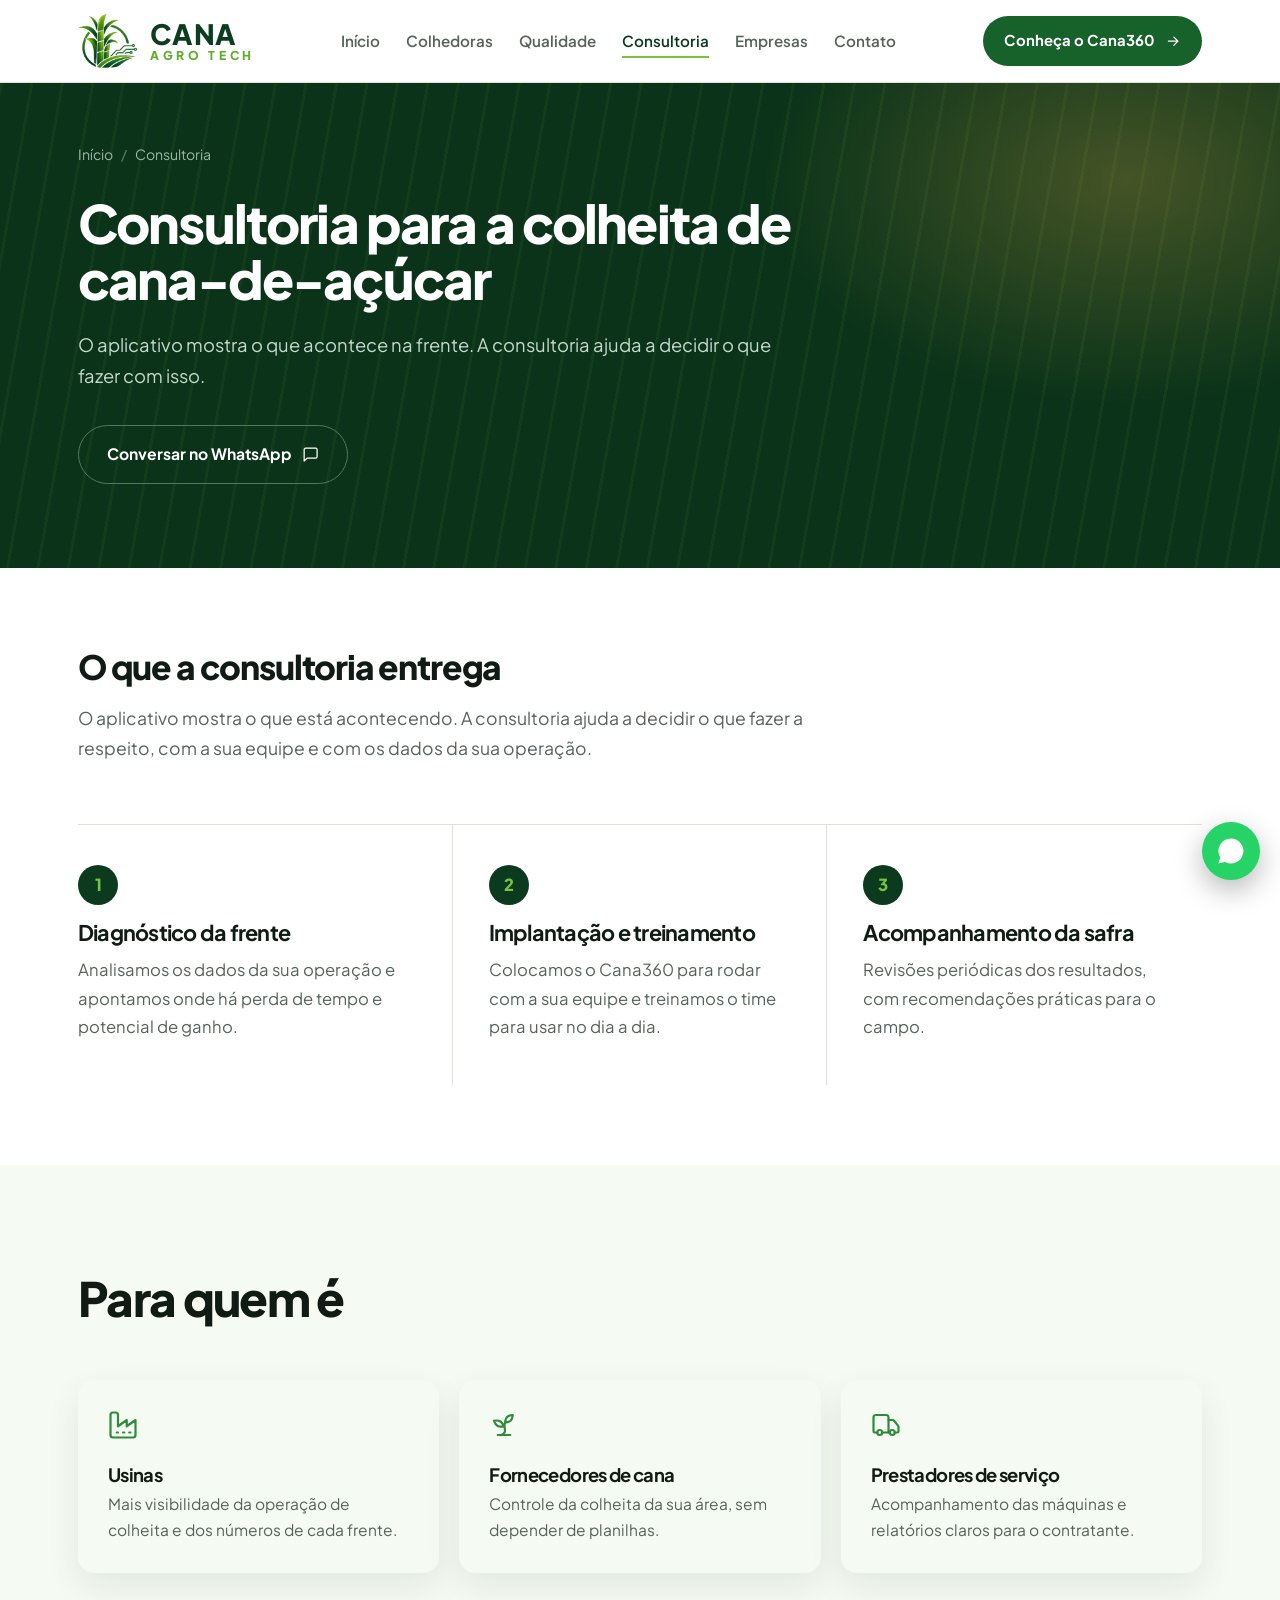
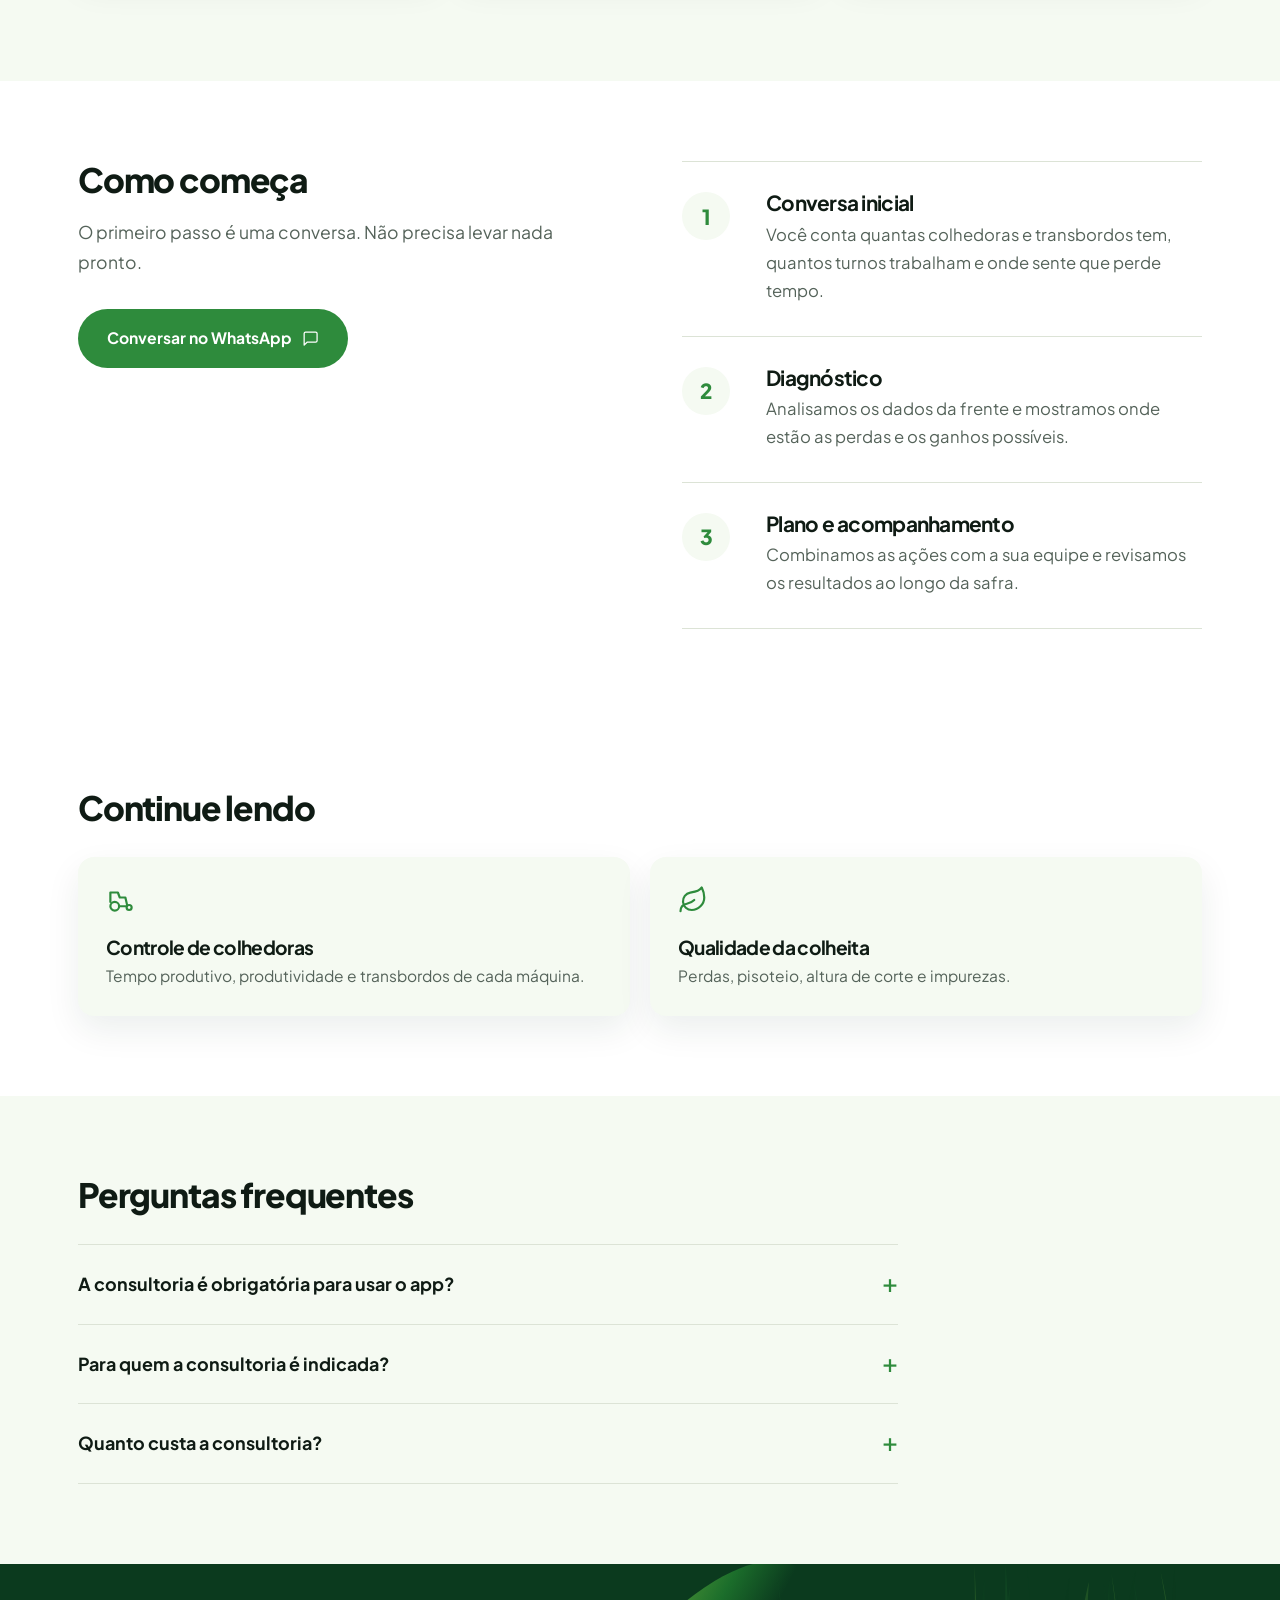
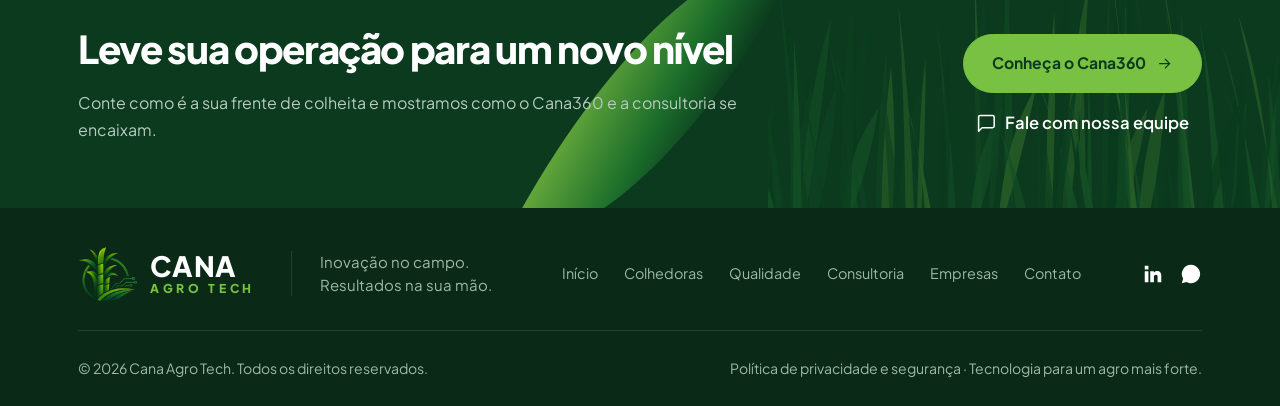
==== consultoria/index.html @ 2ef2043f "New" ====
<!DOCTYPE html>
<html lang="pt-BR">
<head>
<meta charset="utf-8">
<meta name="viewport" content="width=device-width, initial-scale=1">
<title>Consultoria para colheita de cana-de-açúcar | Cana Agro Tech</title>
<meta name="description" content="Diagnóstico da frente de colheita, implantação do Cana360 e acompanhamento da safra para usinas, fornecedores de cana e prestadores de serviço.">
<meta name="robots" content="index, follow, max-image-preview:large">
<link rel="canonical" href="https://www.canaagrotech.com.br/consultoria/">
<meta name="theme-color" content="#0D3520">
<meta property="og:type" content="website">
<meta property="og:url" content="https://www.canaagrotech.com.br/consultoria/">
<meta property="og:locale" content="pt_BR">
<meta property="og:site_name" content="Cana Agro Tech">
<meta property="og:title" content="Consultoria para colheita de cana-de-açúcar | Cana Agro Tech">
<meta property="og:description" content="Diagnóstico da frente de colheita, implantação do Cana360 e acompanhamento da safra para usinas, fornecedores de cana e prestadores de serviço.">
<meta property="og:image" content="https://www.canaagrotech.com.br/img/og-image.png">
<meta property="og:image:width" content="1200">
<meta property="og:image:height" content="630">
<meta name="twitter:card" content="summary_large_image">
<meta name="twitter:title" content="Consultoria para colheita de cana-de-açúcar | Cana Agro Tech">
<meta name="twitter:description" content="Diagnóstico da frente de colheita, implantação do Cana360 e acompanhamento da safra para usinas, fornecedores de cana e prestadores de serviço.">
<meta name="twitter:image" content="https://www.canaagrotech.com.br/img/og-image.png">
<link rel="icon" type="image/png" href="/img/favicon.png">
<link rel="preconnect" href="https://fonts.googleapis.com">
<link rel="preconnect" href="https://fonts.gstatic.com" crossorigin>
<link href="https://fonts.googleapis.com/css2?family=Plus+Jakarta+Sans:wght@400;500;600;700;800&display=swap" rel="stylesheet">
<script type="application/ld+json">
{"@context":"https://schema.org","@type":"BreadcrumbList","itemListElement":[{"@type":"ListItem","position":1,"name":"Início","item":"https://www.canaagrotech.com.br/"},{"@type":"ListItem","position":2,"name":"Consultoria","item":"https://www.canaagrotech.com.br/consultoria/"}]}
</script>
<script type="application/ld+json">
{"@context":"https://schema.org","@type":"Service","name":"Consultoria para colheita de cana-de-açúcar","serviceType":"Consultoria para colheita de cana-de-açúcar","description":"Diagnóstico da frente de colheita, implantação do Cana360 e acompanhamento da safra.","provider":{"@type":"Organization","name":"Cana Agro Tech","url":"https://www.canaagrotech.com.br/"}}
</script>
<script type="application/ld+json">
{"@context":"https://schema.org","@type":"FAQPage","mainEntity":[{"@type":"Question","name":"A consultoria é obrigatória para usar o app?","acceptedAnswer":{"@type":"Answer","text":"Não. Você pode usar o aplicativo sozinho. A consultoria é para quem quer apoio na implantação e na análise dos resultados."}},{"@type":"Question","name":"Para quem a consultoria é indicada?","acceptedAnswer":{"@type":"Answer","text":"Para usinas, fornecedores de cana e prestadores de serviço que querem apoio na implantação do Cana360 e na análise dos resultados da colheita."}},{"@type":"Question","name":"Quanto custa a consultoria?","acceptedAnswer":{"@type":"Answer","text":"Depende do tamanho da operação e do que você precisa. Fale com a nossa equipe e montamos uma proposta para a sua empresa."}}]}
</script>
<link rel="stylesheet" href="/css/style.css">
</head>
<body class="int">

<svg width="0" height="0" style="position:absolute" aria-hidden="true"><symbol id="i-zap" viewBox="0 0 24 24"><path d="M17.5 14.4c-.3-.1-1.7-.8-2-.9-.3-.1-.5-.1-.7.1-.2.3-.8.9-.9 1.1-.2.2-.3.2-.6.1-1.7-.8-2.8-1.5-3.9-3.4-.3-.5.3-.5.9-1.6.1-.2 0-.4 0-.5l-.9-2.1c-.2-.6-.5-.5-.7-.5h-.6c-.2 0-.5.1-.8.4-.3.3-1.1 1.1-1.1 2.6s1.1 3 1.3 3.2c.2.2 2.2 3.4 5.3 4.7 2 .8 2.7.9 3.7.7.6-.1 1.7-.7 2-1.4.2-.7.2-1.3.2-1.4-.1-.2-.3-.3-.6-.4zM12 2a10 10 0 0 0-8.6 15.1L2 22l5-1.3A10 10 0 1 0 12 2z"/></symbol><symbol id="i-ch" viewBox="0 0 24 24"><path d="M21 15a2 2 0 0 1-2 2H7l-4 4V5a2 2 0 0 1 2-2h14a2 2 0 0 1 2 2z"/></symbol><symbol id="i-arrow" viewBox="0 0 24 24"><path d="M5 12h14M13 6l6 6-6 6"/></symbol><symbol id="i-menu" viewBox="0 0 24 24"><path d="M4 7h16M4 12h16M4 17h16"/></symbol><symbol id="i-in" viewBox="0 0 24 24"><path d="M3 3h4v4H3zM3 9h4v12H3zM9 9h4v1.7c.8-1.3 2-2 3.6-2 3 0 4.4 1.9 4.4 5.2V21h-4v-6c0-1.4-.5-2.3-1.7-2.3S13 13.6 13 15v6H9z"/></symbol><symbol id="i-factory" viewBox="0 0 24 24"><path d="M2 20a2 2 0 0 0 2 2h16a2 2 0 0 0 2-2V8l-7 5V8l-7 5V4a2 2 0 0 0-2-2H4a2 2 0 0 0-2 2Z"/><path d="M17 18h1M12 18h1M7 18h1"/></symbol><symbol id="i-sprout" viewBox="0 0 24 24"><path d="M7 20h10M10 20c5.5-2.5.8-6.4 3-10"/><path d="M9.5 9.4c1.1.8 1.8 2.2 2.3 3.7-2 .4-3.5.4-4.8-.3-1.2-.6-2.3-1.9-3-4.2 2.8-.5 4.4 0 5.5.8z"/><path d="M14.1 6a7 7 0 0 0-1.1 4c1.9-.1 3.3-.6 4.3-1.4 1-1 1.6-2.3 1.7-4.6-2.7.1-4 1-4.9 2z"/></symbol><symbol id="i-truck" viewBox="0 0 24 24"><path d="M14 18V6a2 2 0 0 0-2-2H4a2 2 0 0 0-2 2v11a1 1 0 0 0 1 1h2"/><path d="M15 18H9"/><path d="M19 18h2a1 1 0 0 0 1-1v-3.65a1 1 0 0 0-.22-.62l-3.48-4.35A1 1 0 0 0 17.52 8H14"/><circle cx="17" cy="18" r="2"/><circle cx="7" cy="18" r="2"/></symbol><symbol id="i-tractor" viewBox="0 0 24 24"><circle cx="7" cy="17" r="3.5"/><circle cx="18.5" cy="18" r="2"/><path d="M3.5 13.5V6h6l1.5 4h4.5l1.5 6.5M10.5 17H16"/></symbol><symbol id="i-lf" viewBox="0 0 24 24"><path d="M11 20A7 7 0 0 1 9.8 6.1C15.5 5 17 4.48 19 2c1 2 2 4.18 2 8 0 5.5-4.78 10-10 10z"/><path d="M2 21c0-3 1.85-5.36 5.08-6C9.5 14.52 12 13 13 12"/></symbol></svg>

<header class="topo">
  <div class="wrap nav">
    <a class="logo" href="/" aria-label="Cana Agro Tech, voltar ao início">
      <img src="/img/logo.png" alt="" width="46" height="46">
      <span class="nm"><b>CANA</b><small>AGRO TECH</small></span>
    </a>
    <ul id="menu"><li><a href="/">Início</a></li><li><a href="/controle-de-colhedoras/">Colhedoras</a></li><li><a href="/qualidade-da-colheita/">Qualidade</a></li><li><a href="/consultoria/" aria-current="page">Consultoria</a></li><li><a href="/#empresas">Empresas</a></li><li><a href="/#mensagem">Contato</a></li></ul>
    <div class="nav-acoes">
      <a class="btn pre sm pill" href="https://app.canaagrotech.com.br" target="_blank" rel="noopener">Conheça o Cana360<svg class="ico"><use href="#i-arrow"/></svg></a>
      <button class="menu-btn" id="menu-btn" type="button" aria-label="Abrir menu" aria-expanded="false" aria-controls="menu"><svg class="ico"><use href="#i-menu"/></svg></button>
    </div>
  </div>
</header>

<main>
<section class="ph escura">
  <div class="wrap">
    <nav class="mig" aria-label="Você está em"><a href="/">Início</a><span aria-hidden="true">/</span><span>Consultoria</span></nav>
    <h1>Consultoria para a colheita de cana-de-açúcar</h1>
    <p class="sub">O aplicativo mostra o que acontece na frente. A consultoria ajuda a decidir o que fazer com isso.</p>
    <div class="botoes"><a class="btn vaz pill" href="https://wa.me/5517991890393?text=Ol%C3%A1%21%20Quero%20conversar%20sobre%20consultoria%20para%20a%20minha%20opera%C3%A7%C3%A3o%20de%20colheita." target="_blank" rel="noopener">Conversar no WhatsApp<svg class="ico"><use href="#i-ch"/></svg></a></div>
  </div>
</section>

<section class="art">
  <div class="wrap">
    <h2>O que a consultoria entrega</h2>
    <p class="intro">O aplicativo mostra o que está acontecendo. A consultoria ajuda a decidir o que fazer a respeito, com a sua equipe e com os dados da sua operação.</p>
    <div class="servs">
      <div><span class="n">1</span><h3>Diagnóstico da frente</h3><p>Analisamos os dados da sua operação e apontamos onde há perda de tempo e potencial de ganho.</p></div>
      <div><span class="n">2</span><h3>Implantação e treinamento</h3><p>Colocamos o Cana360 para rodar com a sua equipe e treinamos o time para usar no dia a dia.</p></div>
      <div><span class="n">3</span><h3>Acompanhamento da safra</h3><p>Revisões periódicas dos resultados, com recomendações práticas para o campo.</p></div>
    </div>
  </div>
</section>

<section class="papel">
  <div class="wrap">
    <h2>Para quem é</h2>
    <div class="publico">
      <div><svg class="ico"><use href="#i-factory"/></svg><h3>Usinas</h3><p>Mais visibilidade da operação de colheita e dos números de cada frente.</p></div>
      <div><svg class="ico"><use href="#i-sprout"/></svg><h3>Fornecedores de cana</h3><p>Controle da colheita da sua área, sem depender de planilhas.</p></div>
      <div><svg class="ico"><use href="#i-truck"/></svg><h3>Prestadores de serviço</h3><p>Acompanhamento das máquinas e relatórios claros para o contratante.</p></div>
    </div>
  </div>
</section>

<section class="art">
  <div class="wrap dois">
    <div>
      <h2>Como começa</h2>
      <p class="intro">O primeiro passo é uma conversa. Não precisa levar nada pronto.</p>
      <div class="botoes"><a class="btn pre pill" href="https://wa.me/5517991890393?text=Ol%C3%A1%21%20Quero%20conversar%20sobre%20consultoria%20para%20a%20minha%20opera%C3%A7%C3%A3o%20de%20colheita." target="_blank" rel="noopener">Conversar no WhatsApp<svg class="ico"><use href="#i-ch"/></svg></a></div>
    </div>
    <ol class="passos">
      <li><div><h3>Conversa inicial</h3><p>Você conta quantas colhedoras e transbordos tem, quantos turnos trabalham e onde sente que perde tempo.</p></div></li>
      <li><div><h3>Diagnóstico</h3><p>Analisamos os dados da frente e mostramos onde estão as perdas e os ganhos possíveis.</p></div></li>
      <li><div><h3>Plano e acompanhamento</h3><p>Combinamos as ações com a sua equipe e revisamos os resultados ao longo da safra.</p></div></li>
    </ol>
  </div>
</section><section class="art"><div class="wrap"><h2>Continue lendo</h2><div class="rel"><a href="/controle-de-colhedoras/"><svg class="ico"><use href="#i-tractor"/></svg><h3>Controle de colhedoras</h3><p>Tempo produtivo, produtividade e transbordos de cada máquina.</p></a><a href="/qualidade-da-colheita/"><svg class="ico"><use href="#i-lf"/></svg><h3>Qualidade da colheita</h3><p>Perdas, pisoteio, altura de corte e impurezas.</p></a></div></div></section>

<section class="faq-sec">
  <div class="wrap">
    <h2>Perguntas frequentes</h2>
    <div class="faq"><details><summary>A consultoria é obrigatória para usar o app?</summary><p>Não. Você pode usar o aplicativo sozinho. A consultoria é para quem quer apoio na implantação e na análise dos resultados.</p></details><details><summary>Para quem a consultoria é indicada?</summary><p>Para usinas, fornecedores de cana e prestadores de serviço que querem apoio na implantação do Cana360 e na análise dos resultados da colheita.</p></details><details><summary>Quanto custa a consultoria?</summary><p>Depende do tamanho da operação e do que você precisa. Fale com a nossa equipe e montamos uma proposta para a sua empresa.</p></details></div>
  </div>
</section>

<section class="cta escura">
  <div class="wrap cta-grid">
    <div><h2>Leve sua operação para um novo nível</h2><p class="intro">Conte como é a sua frente de colheita e mostramos como o Cana360 e a consultoria se encaixam.</p></div>
    <div class="cta-bt"><a class="btn pre pill" href="https://app.canaagrotech.com.br" target="_blank" rel="noopener">Conheça o Cana360<svg class="ico"><use href="#i-arrow"/></svg></a>
    <a class="lk" href="https://wa.me/5517991890393?text=Ol%C3%A1%21%20Quero%20conhecer%20a%20Cana%20Agro%20Tech." target="_blank" rel="noopener"><svg class="ico"><use href="#i-ch"/></svg>Fale com nossa equipe</a></div>
  </div>
</section>
</main>

<footer>
  <div class="wrap">
    <div class="rodape">
      <a class="logo" href="/"><img src="/img/logo.png" alt="" width="46" height="46"><span class="nm"><b>CANA</b><small>AGRO TECH</small></span></a>
      <p class="tg">Inovação no campo. Resultados na sua mão.</p>
      <nav aria-label="Rodapé"><a href="/">Início</a><a href="/controle-de-colhedoras/">Colhedoras</a><a href="/qualidade-da-colheita/">Qualidade</a><a href="/consultoria/">Consultoria</a><a href="/#empresas">Empresas</a><a href="/#mensagem">Contato</a></nav>
      <div class="soc"><a href="https://www.linkedin.com/in/fabio-parreira-0b097a136" aria-label="LinkedIn"><svg class="ico cheio"><use href="#i-in"/></svg></a><a href="https://wa.me/5517991890393" target="_blank" rel="noopener" aria-label="WhatsApp"><svg class="ico cheio"><use href="#i-zap"/></svg></a></div>
    </div>
    <div class="legal">
      <span>© <span id="ano">2026</span> Cana Agro Tech. Todos os direitos reservados.</span>
      <span><a href="https://app.canaagrotech.com.br/politica.html" target="_blank" rel="noopener">Política de privacidade e segurança</a> · Tecnologia para um agro mais forte.</span>
    </div>
  </div>
</footer>
<a class="zap" href="https://wa.me/5517991890393?text=Ol%C3%A1%21%20Quero%20conhecer%20a%20Cana%20Agro%20Tech." target="_blank" rel="noopener" aria-label="Falar no WhatsApp"><svg class="ico cheio"><use href="#i-zap"/></svg></a>

<script src="/js/main.js"></script>
</body>
</html>
---- css/style.css ----
/* Cana Agro Tech - estilos do site */
:root{
  --floresta:#0D3520;--floresta-2:#164A2D;--folha:#16A34A;--lima:#A6E04B;
  --papel:#F3F5EF;--branco:#fff;--tinta:#0F1B14;--suave:#55635A;--linha:#DCE3D6;
  --verde:#22c55e;--amarelo:#eab308;--vermelho:#ef4444;--roxo:#a855f7;
  --titulo:"Bricolage Grotesque","Segoe UI",Arial,sans-serif;
  --texto:"Instrument Sans","Segoe UI",Arial,sans-serif;
}
*{box-sizing:border-box}
html{scroll-behavior:smooth;scroll-padding-top:88px}
body{margin:0;font-family:var(--texto);font-size:1.04rem;line-height:1.7;color:var(--tinta);background:var(--branco);-webkit-font-smoothing:antialiased}
h1,h2,h3,h4,p,ul,ol,figure{margin:0}
h1,h2,h3,h4{font-family:var(--titulo);line-height:1.08;letter-spacing:-.02em}
a{color:inherit}
:focus-visible{outline:3px solid #2563eb;outline-offset:3px;border-radius:4px}
.wrap{max-width:1180px;margin:0 auto;padding:0 28px}
section{padding:108px 0}
h2{font-size:clamp(2rem,3.7vw,3rem);font-weight:800;max-width:20ch}
.intro{margin-top:20px;color:var(--suave);max-width:58ch;font-size:1.1rem}
.escura{background:var(--floresta);color:var(--branco)}
.escura .intro{color:#B7CBBE}
.papel{background:var(--papel)}
.ico{width:1.25em;height:1.25em;flex:none;fill:none;stroke:currentColor;stroke-width:1.75;stroke-linecap:round;stroke-linejoin:round}
.ico.cheio{fill:currentColor;stroke:none}

/* botões */
.btn{display:inline-flex;align-items:center;justify-content:center;gap:10px;padding:15px 28px;border-radius:12px;font-family:var(--texto);font-weight:700;font-size:.98rem;text-decoration:none;border:1.5px solid transparent;cursor:pointer;transition:background .2s,color .2s,border-color .2s,transform .2s}
.btn:active{transform:translateY(1px)}
.btn.pre{background:var(--folha);color:var(--branco)}
.btn.pre:hover{background:#128a3e}
.btn.vaz{background:transparent;color:var(--floresta);border-color:#B8C6BB}
.btn.vaz:hover{border-color:var(--floresta);background:var(--floresta);color:var(--branco)}
.btn.sm{padding:11px 20px;font-size:.93rem}
.escura .btn.pre{background:var(--lima);color:var(--floresta);border-color:var(--lima)}
.escura .btn.pre:hover{background:#b9ec6b}
.escura .btn.vaz{color:var(--branco);border-color:#4F7A5F}
.escura .btn.vaz:hover{background:var(--branco);color:var(--floresta);border-color:var(--branco)}

/* topo */
header.topo{position:sticky;top:0;z-index:30;background:rgba(255,255,255,.95);backdrop-filter:blur(10px);border-bottom:1px solid var(--linha)}
.nav{display:flex;align-items:center;justify-content:space-between;gap:20px;height:76px}
.logo{display:flex;align-items:center;gap:12px;text-decoration:none;font-family:var(--titulo);font-weight:800;font-size:1.4rem;letter-spacing:-.03em;color:var(--floresta)}
.logo img{width:54px;height:54px;display:block}
.logo span{white-space:nowrap}
.nav ul{display:flex;gap:26px;list-style:none;padding:0;margin:0}
.nav ul a{white-space:nowrap;text-decoration:none;font-size:.95rem;font-weight:600;color:var(--suave);padding:6px 0;border-bottom:2px solid transparent;transition:color .2s,border-color .2s}
.nav ul a:hover{color:var(--floresta);border-color:var(--folha)}
.nav-acoes{display:flex;align-items:center;gap:10px;white-space:nowrap}
.menu-btn{display:none;width:44px;height:44px;border:1.5px solid var(--linha);border-radius:12px;background:var(--branco);color:var(--floresta);cursor:pointer;align-items:center;justify-content:center}

/* hero */
.hero{background:var(--floresta);color:var(--branco);padding:88px 0 0;overflow:hidden;position:relative;
  background-image:repeating-linear-gradient(115deg,rgba(166,224,75,.055) 0 2px,transparent 2px 46px),radial-gradient(900px 500px at 85% 20%,rgba(34,197,94,.22),transparent 70%)}
.hero-grid{display:grid;grid-template-columns:1.1fr .9fr;gap:48px;align-items:end}
.hero h1{font-size:clamp(2.5rem,5vw,4.2rem);font-weight:800;max-width:15ch;letter-spacing:-.03em}
.hero .sub{margin-top:26px;font-size:1.2rem;color:#C5D8CC;max-width:46ch}
.botoes{display:flex;flex-wrap:wrap;gap:12px;margin-top:38px}
.publicos{margin-top:34px;display:flex;flex-wrap:wrap;gap:8px 22px;color:#9DB8A6;font-size:.93rem;font-weight:500}
.publicos span{display:inline-flex;align-items:center;gap:8px}
.publicos .ico{color:var(--lima);width:1.1em;height:1.1em}
.hero-img{position:relative;height:540px}
.cel{width:252px;background:#07110B;border-radius:38px;padding:10px;box-shadow:0 30px 70px rgba(0,0,0,.35),0 0 0 1px rgba(255,255,255,.08) inset}
.shot{display:block;width:100%;aspect-ratio:600/1300;border-radius:29px;background-size:cover;background-position:top center;background-repeat:no-repeat}
.hero-img .cel{position:absolute}
.hero-img .a{left:3%;bottom:-60px;transform:rotate(-3deg)}
.hero-img .b{right:3%;bottom:-130px;transform:rotate(2.5deg);z-index:2}
.s-cap{background-image:url(../img/tela-capacidade.jpg)}
.s-col{background-image:url(../img/tela-colhedoras.jpg)}
.s-tempo{background-image:url(../img/tela-tempos.jpg)}
.s-est{background-image:url(../img/tela-estoque.jpg)}

/* faixa de benefícios */
.faixa{background:var(--branco);border-bottom:1px solid var(--linha);position:relative;z-index:3}
.faixa .wrap{display:grid;grid-template-columns:repeat(4,1fr)}
.faixa .it{display:flex;gap:14px;align-items:flex-start;padding:28px 24px;border-left:1px solid var(--linha)}
.faixa .it:first-child{border-left:0;padding-left:0}
.faixa .ico{width:26px;height:26px;color:var(--folha);margin-top:3px}
.faixa b{display:block;font-size:1.02rem;font-weight:700;line-height:1.35}
.faixa span{font-size:.92rem;color:var(--suave);line-height:1.5;display:block}

/* sobre */
.dois{display:grid;grid-template-columns:1fr 1fr;gap:84px;align-items:start}
.dois .botoes{margin-top:32px}
.passos{list-style:none;padding:0;counter-reset:p}
.passos li{counter-increment:p;display:grid;grid-template-columns:64px 1fr;gap:20px;padding:30px 0;border-top:1px solid var(--linha)}
.passos li:last-child{border-bottom:1px solid var(--linha)}
.passos li::before{content:counter(p);display:flex;align-items:center;justify-content:center;width:48px;height:48px;border-radius:50%;background:var(--papel);color:var(--folha);font-family:var(--titulo);font-weight:800;font-size:1.3rem}
.passos h3{font-size:1.3rem;font-weight:700;margin-bottom:6px}
.passos p{color:var(--suave)}

/* telas */
.titulo-bloco{margin-bottom:24px}
.tela{display:grid;grid-template-columns:1fr 1fr;gap:96px;align-items:center;padding:72px 0;border-top:1px solid var(--linha)}
.tela:first-of-type{margin-top:48px}
.tela.inv .txt{order:2}
.tela .cel{width:min(290px,100%);margin:0 auto;box-shadow:0 30px 60px rgba(13,53,32,.22)}
.tela h3{font-size:clamp(1.7rem,3vw,2.3rem);font-weight:800;max-width:16ch}
.tela p{margin-top:16px;color:var(--suave);max-width:46ch}
.tela ul{list-style:none;padding:0;margin-top:24px}
.tela li{padding:12px 0 12px 36px;border-top:1px solid var(--linha);position:relative;font-weight:500}
.tela li::before{content:"";position:absolute;left:0;top:15px;width:20px;height:20px;border-radius:50%;background:#DDF3E4 url("data:image/svg+xml,%3Csvg xmlns='http://www.w3.org/2000/svg' viewBox='0 0 24 24' fill='none' stroke='%2316A34A' stroke-width='3.2' stroke-linecap='round' stroke-linejoin='round'%3E%3Cpath d='M6 12.5l4 4 8-9'/%3E%3C/svg%3E") center/13px no-repeat}

/* semáforo */
.sem{display:grid;grid-template-columns:1fr 1fr;gap:84px;align-items:center}
.cores{list-style:none;padding:0}
.cores li{display:grid;grid-template-columns:30px 1fr;gap:20px;align-items:center;padding:24px 0;border-top:1px solid #2A5A3C}
.cores li:last-child{border-bottom:1px solid #2A5A3C}
.cores i{width:24px;height:24px;border-radius:50%;box-shadow:0 0 0 6px rgba(255,255,255,.07)}
.cores b{display:block;font-family:var(--titulo);font-size:1.2rem}
.cores span{color:#B7CBBE;font-size:.98rem}

/* consultoria */
.servs{display:grid;grid-template-columns:repeat(3,1fr);margin-top:60px;border-top:1px solid var(--linha)}
.servs div{padding:40px 36px 44px 0;border-right:1px solid var(--linha)}
.servs div+div{padding-left:36px}
.servs div:last-child{border-right:0}
.servs h3{font-size:1.35rem;font-weight:700;margin:16px 0 12px}
.servs p{color:var(--suave)}
.servs .n{display:inline-flex;align-items:center;justify-content:center;width:40px;height:40px;border-radius:50%;background:var(--floresta);color:var(--lima);font-family:var(--titulo);font-weight:800}
.publico{display:grid;grid-template-columns:repeat(3,1fr);gap:20px;margin-top:56px}
.publico div{background:var(--papel);padding:30px;border-radius:16px}
.publico .ico{width:30px;height:30px;color:var(--folha);margin-bottom:16px}
.publico h4{font-size:1.15rem;font-weight:700;margin-bottom:6px}
.publico p{color:var(--suave);font-size:.97rem}

/* fotos opcionais */
#fotos{padding:0 0 108px}
#fotos .grade{display:grid;grid-template-columns:repeat(auto-fit,minmax(260px,1fr));gap:16px}
#fotos img{width:100%;aspect-ratio:4/3;object-fit:cover;border-radius:16px;display:block}
#fotos img[hidden]{display:none}

/* apps */
.familia{margin-top:52px;border-bottom:1px solid var(--linha)}
.app{display:grid;grid-template-columns:1fr 1.6fr auto;gap:28px;align-items:center;padding:32px 0;border-top:1px solid var(--linha)}
.app h3{font-size:1.4rem;font-weight:700}
.app p{color:var(--suave)}
.selo{font-size:.85rem;font-weight:700;padding:7px 16px;border-radius:999px;border:1.5px solid #B8C6BB;color:var(--suave);white-space:nowrap}
.selo.on{background:var(--folha);color:var(--branco);border-color:var(--folha)}

/* faq */
.faq{max-width:820px;margin-top:48px}
details{border-top:1px solid var(--linha);padding:24px 0}
details:last-child{border-bottom:1px solid var(--linha)}
summary{cursor:pointer;font-weight:700;font-size:1.12rem;list-style:none;display:flex;justify-content:space-between;gap:20px}
summary::-webkit-details-marker{display:none}
summary::after{content:"+";font-size:1.6rem;line-height:1;font-weight:500;color:var(--folha)}
details[open] summary::after{content:"–"}
details p{margin-top:12px;color:var(--suave);max-width:62ch}

/* contato */
.contato-grid{display:grid;grid-template-columns:1fr 1fr;gap:72px;align-items:start}
.canais{list-style:none;padding:0;margin-top:40px;border-top:1px solid #2A5A3C}
.canais li{border-bottom:1px solid #2A5A3C}
.canais a{display:grid;grid-template-columns:48px 1fr;gap:18px;align-items:center;padding:20px 0;text-decoration:none}
.canais .ic{width:48px;height:48px;border-radius:14px;background:rgba(166,224,75,.12);color:var(--lima);display:flex;align-items:center;justify-content:center}
.canais .ic .ico{width:24px;height:24px}
.canais small{display:block;color:#9DB8A6;font-size:.88rem;line-height:1.3}
.canais b{display:block;font-size:1.08rem;font-weight:600;overflow-wrap:anywhere}
.canais a:hover b{color:var(--lima)}
.form{background:var(--branco);color:var(--tinta);border-radius:20px;padding:36px;box-shadow:0 30px 70px rgba(0,0,0,.3)}
.form h3{font-size:1.5rem;font-weight:800}
.form .ajuda{color:var(--suave);font-size:.95rem;margin-top:6px}
.campo{margin-top:18px}
.campo label{display:block;font-size:.9rem;font-weight:600;margin-bottom:6px}
.campo input,.campo select,.campo textarea{width:100%;font:inherit;font-size:1rem;color:var(--tinta);background:var(--papel);border:1.5px solid var(--linha);border-radius:10px;padding:13px 14px;transition:border-color .2s,background .2s}
.campo input,.campo select{height:50px}
.campo textarea{min-height:110px;resize:vertical;line-height:1.5}
.campo input:focus,.campo select:focus,.campo textarea:focus{outline:none;border-color:var(--folha);background:var(--branco);box-shadow:0 0 0 3px rgba(22,163,74,.18)}
.dupla{display:grid;grid-template-columns:1fr 1fr;gap:14px}
.form .btn{width:100%;margin-top:22px}
.form .nota{margin-top:12px;font-size:.85rem;color:var(--suave);text-align:center}

/* rodapé */
footer{background:#08210F;color:#9DB8A6;padding:64px 0 30px;font-size:.94rem}
.rodape{display:grid;grid-template-columns:1.4fr 1fr 1fr;gap:48px;padding-bottom:44px;border-bottom:1px solid #1E4430}
footer .logo{color:var(--branco)}
footer .marca p{margin-top:16px;max-width:36ch;line-height:1.6}
footer h4{font-size:.98rem;color:var(--branco);margin-bottom:14px;font-weight:700}
footer ul{list-style:none;padding:0;margin:0;display:grid;gap:10px}
footer a{text-decoration:none;color:#9DB8A6}
footer a:hover{color:var(--lima)}
.legal{display:flex;flex-wrap:wrap;justify-content:space-between;gap:10px;padding-top:26px;font-size:.88rem}

/* whatsapp flutuante */
.zap{position:fixed;right:20px;bottom:20px;z-index:40;width:58px;height:58px;border-radius:50%;background:#25D366;color:#fff;display:flex;align-items:center;justify-content:center;box-shadow:0 10px 28px rgba(0,0,0,.28);transition:transform .2s}
.zap:hover{transform:scale(1.06)}
.zap .ico{width:30px;height:30px}

@media (max-width:1180px){
  .nav ul{display:none;position:absolute;left:0;right:0;top:76px;background:var(--branco);flex-direction:column;gap:0;padding:8px 28px 20px;border-bottom:1px solid var(--linha);box-shadow:0 20px 30px rgba(0,0,0,.08)}
  .nav ul.aberto{display:flex}
  .nav ul a{display:block;padding:14px 0;border-bottom:1px solid var(--linha);font-size:1rem}
  .menu-btn{display:inline-flex}
  .nav-acoes .vaz{display:none}
}
@media (max-width:900px){
  section{padding:72px 0}
  .hero{padding-top:56px}
  .hero-grid,.dois,.sem,.tela,.servs,.publico,.app,.contato-grid,.rodape{grid-template-columns:1fr}
  .hero-grid{gap:36px}
  .hero-img{height:410px}
  .hero-img .cel{width:196px;padding:8px;border-radius:30px}
  .hero-img .shot{border-radius:23px}
  .hero-img .a{bottom:-70px}.hero-img .b{bottom:-130px}
  .faixa .wrap{grid-template-columns:1fr 1fr}
  .faixa .it{padding:22px 16px}
  .faixa .it:nth-child(odd){border-left:0;padding-left:0}
  .faixa .it:nth-child(n+3){border-top:1px solid var(--linha)}
  .dois,.sem,.contato-grid{gap:44px}
  .tela{gap:40px;padding:52px 0}.tela.inv .txt{order:0}
  .servs div,.servs div+div{padding:32px 0;border-right:0;border-bottom:1px solid var(--linha)}
  .app{gap:10px}.selo{justify-self:start}
  .form{padding:26px 22px}
  .dupla{grid-template-columns:1fr}
  .rodape{gap:32px}
}
@media (max-width:480px){
  .nav-acoes .pre{display:none}
  .wrap{padding:0 20px}
  .logo{font-size:1.25rem}.logo img{width:40px;height:40px}
}
@media (prefers-reduced-motion:reduce){html{scroll-behavior:auto}*{transition:none!important}}

/* estilo Cana Agro Tech */
.logo .nm{display:flex;flex-direction:column;line-height:.9}
.logo .nm b{font-size:1.75rem;font-weight:800;letter-spacing:.01em;color:#0B3D1E}
.logo .nm small{font-size:.76rem;font-weight:800;letter-spacing:.3em;color:#5FAE2A;margin-top:4px}
footer .logo .nm b{color:#fff}footer .logo .nm small{color:var(--lima)}
.hero h1 em{font-style:normal;color:var(--lima)}
.hero{background-image:linear-gradient(90deg,rgba(13,53,32,.9) 35%,rgba(13,53,32,.4)),url(../img/campo-hero.jpg),repeating-linear-gradient(115deg,rgba(166,224,75,.055) 0 2px,transparent 2px 46px),radial-gradient(900px 500px at 85% 20%,rgba(34,197,94,.22),transparent 70%);background-size:cover,cover,auto,auto;background-position:center}
#contato{background-image:linear-gradient(90deg,rgba(13,53,32,.92) 40%,rgba(13,53,32,.6)),url(../img/campo-cta.jpg);background-size:cover;background-position:center}
.faixa{border-radius:40px 40px 0 0;margin-top:-40px;box-shadow:0 -14px 40px rgba(0,0,0,.14)}
.publico div,.app{box-shadow:0 14px 34px rgba(13,53,32,.08)}
@media (max-width:480px){.logo img{width:44px;height:44px}.logo .nm b{font-size:1.4rem}.logo .nm small{font-size:.62rem}}

/* layout no estilo do modelo */
.pill{border-radius:999px}
.btn .ico{width:1.1em;height:1.1em}
.eyebrow{display:flex;align-items:center;gap:12px;font-size:.8rem;font-weight:700;letter-spacing:.2em;color:var(--lima);margin-bottom:18px}
.eyebrow::before{content:"";width:34px;height:2px;background:currentColor}
.eyebrow.dark{justify-content:center;color:var(--folha)}
.hero{padding:76px 0 140px;overflow:hidden}
.hero-grid{align-items:center}
.hero h1{max-width:14ch}
.hero::after{content:"";position:absolute;left:-8%;right:-8%;bottom:-2px;height:120px;background:#fff;border-radius:50% 50% 0 0/100% 100% 0 0;z-index:1}
.hero .wrap{position:relative;z-index:2}
.hero-img{height:auto;display:flex;justify-content:center;position:relative}
.hero-img .cel{position:static;transform:rotate(2deg);width:262px}
.tag{position:absolute;right:0;top:34%;max-width:170px;font-weight:600;line-height:1.35;color:#fff}
.tag::after{content:"";display:block;width:34px;height:2px;background:var(--lima);margin-top:12px}
.centro{text-align:center;padding:40px 0 96px}
.centro h2{max-width:none}
.centro .intro{margin:18px auto 0}
.cards4{display:grid;grid-template-columns:repeat(4,1fr);gap:20px;margin-top:48px;text-align:left}
.card{display:flex;flex-direction:column;background:#fff;border:1px solid var(--linha);border-radius:18px;padding:26px 24px 0;text-decoration:none;box-shadow:0 14px 34px rgba(13,53,32,.09);overflow:hidden;transition:transform .2s}
.card:hover{transform:translateY(-3px)}
.card .ic{width:56px;height:56px;border-radius:50%;background:var(--floresta);color:#fff;display:flex;align-items:center;justify-content:center;margin-bottom:16px}
.card h3{font-size:1.3rem;font-weight:800}
.card p{margin-top:8px;color:var(--suave);font-size:.97rem;line-height:1.55}
.card .mais{display:inline-flex;align-items:center;gap:8px;margin-top:14px;font-weight:700;color:var(--folha);font-size:.95rem}
.card .img{display:block;height:170px;margin:22px -24px 0;background-size:cover;background-position:top center}
@media (max-width:1100px){.cards4{grid-template-columns:1fr 1fr}}
@media (max-width:900px){.hero{padding:48px 0 110px}.hero-img{height:auto}.hero-img .cel{width:220px}.tag{display:none}.cards4{grid-template-columns:1fr}}

:root{--papel:#F5FAF2}

/* paleta do modelo */
:root{--floresta:#0B3A1E;--floresta-2:#17612B;--lima:#79C142;--folha:#2E8B3C;--papel:#F5FAF2}
.nav{height:82px}.logo img{width:60px;height:60px}
.nav ul li:first-child a{color:var(--floresta);border-color:var(--lima)}
.nav-acoes .btn.pre{background:var(--floresta-2);color:#fff}
.nav-acoes .btn.pre:hover{background:var(--floresta)}
.hero{background-color:#0B3A1E;background-image:linear-gradient(90deg,rgba(8,40,20,.95) 30%,rgba(8,40,20,.15) 78%),url(../img/campo-hero.jpg),radial-gradient(520px 340px at 88% 38%,rgba(224,168,72,.5),transparent 70%),repeating-linear-gradient(100deg,rgba(121,193,66,.07) 0 3px,transparent 3px 30px),radial-gradient(900px 500px at 20% 95%,rgba(46,139,60,.4),transparent 70%);background-size:cover,cover,auto,auto,auto}
.card .ic{background:var(--floresta-2)}
.card .img{height:150px}
.card .f1{background-image:url(../img/foto-f1.jpg)}.card .f2{background-image:url(../img/foto-f2.jpg)}
.card .f3{background-image:url(../img/foto-f3.jpg)}.card .f4{background-image:url(../img/foto-f4.jpg)}
.band{padding:68px 0;background:linear-gradient(100deg,rgba(11,58,30,.97),rgba(11,58,30,.82)),radial-gradient(700px 300px at 90% 20%,rgba(121,193,66,.35),transparent 70%),#0B3A1E}
.band-grid{display:grid;grid-template-columns:1fr 1.7fr;gap:56px;align-items:center}
.band h2{font-size:clamp(1.8rem,3vw,2.5rem)}
.fatos{list-style:none;padding:0;display:grid;grid-template-columns:repeat(4,1fr)}
.fatos li{text-align:center;padding:6px 18px;border-left:1px solid #2A5A3C}
.fatos li:first-child{border-left:0}
.fatos .ico{width:38px;height:38px;color:var(--lima);margin-bottom:12px}
.fatos b{display:block;font-family:var(--titulo);font-size:1.12rem;line-height:1.25}
.fatos span{display:block;margin-top:6px;color:#B7CBBE;font-size:.9rem;line-height:1.45}
footer{background:#0A2A17;padding:36px 0 26px}
.rodape{display:flex;align-items:center;gap:36px;flex-wrap:wrap;padding-bottom:26px}
.rodape .tg{flex:0 1 210px;border-left:1px solid #1E4430;padding-left:28px;line-height:1.5}
.rodape nav{display:flex;gap:26px;flex-wrap:wrap;flex:1;justify-content:center}
.rodape nav a{font-size:.9rem}
.soc{display:flex;gap:16px}.soc a{color:#fff;display:flex}.soc .ico{width:22px;height:22px}
@media (max-width:900px){.band-grid{grid-template-columns:1fr;gap:36px}.fatos{grid-template-columns:1fr 1fr;row-gap:28px}.fatos li:nth-child(odd){border-left:0}.rodape .tg{border-left:0;padding-left:0}.rodape nav{justify-content:flex-start}}
@media (max-width:480px){.nav{height:76px}.logo img{width:44px;height:44px}}

/* ===== layout idêntico ao modelo ===== */
:root{--titulo:"Plus Jakarta Sans","Segoe UI",Arial,sans-serif;--texto:"Plus Jakarta Sans","Segoe UI",Arial,sans-serif}
h1,h2,h3,h4{letter-spacing:-.035em}
.hero{background:#0A3319;padding:70px 0 120px;overflow:visible}
.hero::after{left:0;right:0;height:86px;border-radius:0 100% 0 0/0 100% 0 0}
.hero-bg{position:absolute;inset:0;overflow:hidden;background:radial-gradient(520px 340px at 88% 30%,rgba(224,168,72,.45),transparent 70%),linear-gradient(90deg,#082814 28%,rgba(8,40,20,.5) 70%)}
.hero-bg::before{content:"";position:absolute;right:0;top:0;bottom:0;width:62%;background:url(../img/foto-f1.jpg) 70% 60%/cover;opacity:.75;-webkit-mask-image:linear-gradient(90deg,transparent,#000 55%);mask-image:linear-gradient(90deg,transparent,#000 55%)}
.hero-bg::after{content:"";position:absolute;left:0;right:0;bottom:0;height:46%;background:url(../img/folhas.svg) bottom/100% 100% no-repeat}
.hero-grid{grid-template-columns:1fr 1fr}
.hero h1{max-width:none;font-size:clamp(2.3rem,4.4vw,3.6rem);line-height:1.05}
.hero-img{justify-content:flex-start;align-items:center;gap:36px;margin-bottom:-70px}
.hero-img .cel{transform:rotate(5deg);width:268px;flex:none}
.tag{position:static;max-width:150px;font-size:1.05rem}
.cel.ui{background:#0A0F0C}
.ui-in{background:#fff;border-radius:29px;overflow:hidden;font-size:10px;color:var(--tinta);line-height:1.3;min-height:500px;display:flex;flex-direction:column}
.ui-top{background:#0B3A1E;color:#fff;display:flex;justify-content:space-between;padding:26px 16px 12px;font-size:1.5em}
.ui-body{padding:14px;flex:1}.ui-body h4{font-size:1.25em}.ui-body>small{color:var(--suave);font-size:.85em}
.ui-t{display:grid;grid-template-columns:1fr 1fr;gap:8px;margin:12px 0}
.ui-t div{border-radius:9px;color:#fff;padding:12px 10px;min-height:68px;display:flex;flex-direction:column;justify-content:flex-end}
.ui-t b{font-size:1.45em}.ui-t small{font-size:.95em}
.ui-t .g{background:#2E9D45}.ui-t .b{background:#1B7BE0}.ui-t .o{background:#F29A1F}.ui-t .r{background:#E5483E}
.ui-body h5{font-size:1.1em;margin:14px 0 4px}
.ui-body ul{list-style:none;padding:0}
.ui-body li{display:flex;align-items:center;gap:10px;padding:10px 0;border-top:1px solid var(--linha)}
.ui-body li .ico{width:22px;height:22px;color:var(--floresta-2)}.ui-body li span{flex:1}.ui-body li b,.ui-body li small{display:block}.ui-body li small{color:var(--suave)}
.ui-in nav{display:flex;justify-content:space-around;padding:10px 4px 14px;border-top:1px solid var(--linha);font-size:.9em;color:var(--suave)}
.ui-in nav span{display:flex;flex-direction:column;align-items:center;gap:3px}.ui-in nav .on{color:var(--folha);font-weight:700}
.centro{padding:70px 0 90px}
.card{border:0;border-radius:16px;padding:26px 22px 0}
.card .img{height:112px;margin:22px -18px 6px;border-radius:8px;background-position:center}
.band{padding:56px 0;position:relative;overflow:hidden;background:#0B3A1E}
.band::after{content:"";position:absolute;right:0;top:0;bottom:0;width:45%;background:url(../img/folhas.svg) right bottom/cover;opacity:.3}
.band .wrap{position:relative;z-index:1}
.fatos b{font-size:2.1rem;font-weight:800;letter-spacing:-.03em}.fatos span{color:#fff;font-weight:600;font-size:.95rem}
.cta{padding:64px 0;position:relative;overflow:hidden;background:#0B3A1E}
.cta::before{content:"";position:absolute;left:46%;top:-20%;width:130px;height:150%;border-radius:100% 0;background:linear-gradient(90deg,#79C142,#1f7a2e 60%,#0b3a1e);transform:rotate(28deg);opacity:.8}
.cta::after{content:"";position:absolute;right:0;bottom:0;width:40%;height:100%;background:url(../img/folhas.svg) right bottom/cover;opacity:.25}
.cta .wrap{position:relative;z-index:1}
.cta-grid{display:flex;justify-content:space-between;align-items:center;gap:32px;flex-wrap:wrap}
.cta h2{font-size:clamp(1.8rem,3vw,2.4rem);max-width:none}.cta .intro{font-size:1rem}
.cta-bt{display:flex;flex-direction:column;align-items:center;gap:16px}
.cta .lk{color:#fff;text-decoration:none;font-weight:600;display:flex;gap:8px;align-items:center}
#mensagem .canais,#mensagem .canais li{border-color:var(--linha)}
#mensagem .canais small{color:var(--suave)}#mensagem .canais .ic{background:#DDF3E4;color:var(--folha)}
#mensagem .form{box-shadow:0 20px 50px rgba(13,53,32,.12)}
@media (max-width:900px){.hero{padding:48px 0 90px}.hero h1 br{display:none}.hero-img{margin-bottom:0;justify-content:center}.band::after{opacity:.12}.cta::before{display:none}.cta-bt{align-items:flex-start}}

/* ===== celular ===== */
html,body{overflow-x:hidden}
img,svg{max-width:100%}
@media (max-width:900px){
  .hero-grid{grid-template-columns:minmax(0,1fr);gap:40px}
  .hero-img{justify-content:center;gap:0}
  .hero-img .cel{width:min(250px,70vw);transform:rotate(3deg)}
  .hero .botoes .btn{flex:1 1 100%}
  .hero-bg::before{width:100%;opacity:.45}
  .fatos b{font-size:1.7rem}
  .cta-grid{flex-direction:column;align-items:flex-start}
  .cta-bt{align-items:stretch;width:100%}
  .rodape nav{gap:16px 22px}
  .legal{flex-direction:column}
}
@media (max-width:480px){
  .hero{padding:36px 0 70px}
  .hero::after{height:50px}
  .centro h2{font-size:1.8rem}
  .tela .cel{width:min(250px,70vw)}
  .form{padding:22px 18px}
  .zap{width:52px;height:52px;right:14px;bottom:14px}
}
@media (max-width:900px){
  .rodape{flex-direction:column;align-items:flex-start;gap:20px}
  .rodape .tg{flex:none;max-width:none}
  .rodape nav{flex:none;width:100%;flex-direction:row;justify-content:flex-start}
}
a.selo{text-decoration:none;transition:background .2s}
a.selo.on:hover{background:var(--floresta-2);border-color:var(--floresta-2)}

/* ===== Para empresas ===== */
#empresas{padding:96px 0}
.emp-grid{display:grid;grid-template-columns:repeat(3,1fr);gap:24px;margin-top:48px;align-items:stretch}
.emp-card{position:relative;background:#fff;color:var(--tinta,#0F1B14);border-radius:20px;padding:34px 28px 30px;display:flex;flex-direction:column;box-shadow:0 18px 40px rgba(0,0,0,.25)}
.emp-card.dest{outline:3px solid var(--lima);transform:translateY(-8px)}
.emp-selo{position:absolute;top:-14px;left:50%;transform:translateX(-50%);background:var(--lima);color:var(--floresta);font-size:.78rem;font-weight:800;padding:5px 16px;border-radius:999px;white-space:nowrap}
.emp-card h3{font-size:1.4rem;font-weight:800;color:var(--floresta)}
.emp-n{color:var(--suave);font-weight:600;margin-top:2px}
.emp-preco{font-size:3rem;font-weight:800;color:var(--floresta);letter-spacing:-.03em;margin-top:18px;line-height:1}
.emp-preco small{font-size:1.1rem;font-weight:700;margin-right:4px;vertical-align:top;position:relative;top:6px}
.emp-preco span{font-size:1rem;font-weight:600;color:var(--suave);letter-spacing:0;margin-left:2px}
.emp-por{color:var(--folha);font-weight:700;font-size:.92rem;margin:8px 0 22px}
.emp-card ul{list-style:none;padding:0;margin:0 0 28px;display:grid;gap:12px;flex:1}
.emp-card li{display:flex;gap:10px;align-items:flex-start;font-size:.97rem;line-height:1.4}
.emp-card li svg{width:20px;height:20px;flex:none;color:var(--folha);margin-top:1px}
.emp-card .btn{width:100%}
.emp-passos{list-style:none;padding:0;margin:56px 0 0;display:flex;gap:18px;flex-wrap:wrap;justify-content:center}
.emp-passos li{display:flex;align-items:center;gap:12px;color:#fff;font-weight:600}
.emp-passos b{width:34px;height:34px;border-radius:50%;background:var(--lima);color:var(--floresta);display:inline-flex;align-items:center;justify-content:center}
.emp-nota{text-align:center;color:#B7CBBE;margin:26px auto 0;max-width:70ch;font-size:.95rem}
.emp-nota a{color:var(--lima);font-weight:700}
@media (max-width:900px){#empresas{padding:64px 0}.emp-grid{grid-template-columns:1fr;gap:34px;max-width:460px;margin-inline:auto}.emp-card.dest{transform:none}.emp-passos{flex-direction:column;align-items:flex-start;max-width:340px;margin-inline:auto}}
.emp-card .btn.vaz{color:var(--floresta);border-color:#B8C6BB}
.emp-card .btn.vaz:hover{background:var(--floresta);color:#fff;border-color:var(--floresta)}

/* Empresas: cartões de recursos (sem preços) */
.emp-card .ic{width:52px;height:52px;border-radius:50%;background:var(--floresta);color:#fff;display:flex;align-items:center;justify-content:center;margin-bottom:16px}
.emp-card .ic .ico{width:24px;height:24px}
.emp-card p.d{margin-top:8px;color:var(--suave);line-height:1.55;font-size:.97rem}
.emp-ctas{display:flex;gap:14px;justify-content:center;flex-wrap:wrap;margin-top:44px}
.emp-grid .emp-card{padding:30px 26px}

/* ===== páginas internas (SEO) ===== */
body.int .nav ul li:first-child a{color:var(--suave);border-color:transparent}
body.int .nav ul li:first-child a:hover{color:var(--floresta);border-color:var(--lima)}
body.int .nav ul a[aria-current="page"]{color:var(--floresta);border-color:var(--lima)}
.ph{padding:60px 0 84px;background:radial-gradient(520px 320px at 88% 20%,rgba(224,168,72,.28),transparent 70%),repeating-linear-gradient(100deg,rgba(121,193,66,.07) 0 3px,transparent 3px 30px),#0A3319}
.ph h1{font-size:clamp(2.1rem,4.2vw,3.3rem);font-weight:800;max-width:20ch;line-height:1.06;letter-spacing:-.035em}
.ph .sub{margin-top:22px;font-size:1.15rem;color:#C5D8CC;max-width:56ch}
.ph .botoes{margin-top:34px}
.mig{display:flex;flex-wrap:wrap;gap:8px;font-size:.88rem;color:#9DB8A6;margin-bottom:28px}
.mig a{text-decoration:none}.mig a:hover{color:var(--lima)}
.mig span[aria-hidden]{opacity:.6}
.art{padding:80px 0}
.art .col{max-width:720px}
.art h2{font-size:clamp(1.6rem,2.8vw,2.1rem);max-width:none}
.art .col h2:not(:first-child){margin-top:56px}
.art .col p{margin-top:16px}
.art .col p,.art .pts li{color:#2B3A31}
.art .col .botoes{margin-top:28px}
.pts{list-style:none;padding:0;margin-top:22px;border-top:1px solid var(--linha)}
.pts li{padding:18px 0;border-bottom:1px solid var(--linha)}
.pts b{display:block;font-family:var(--titulo);font-size:1.1rem;margin-bottom:4px}
.art .passos p{margin-top:0}
.faq-sec{padding:80px 0;background:var(--papel)}
.faq-sec h2{max-width:none;font-size:clamp(1.6rem,2.8vw,2.1rem)}
.faq-sec .faq{margin-top:32px}
.rel{display:grid;grid-template-columns:repeat(auto-fit,minmax(240px,1fr));gap:20px;margin-top:32px}
.rel a{display:block;background:var(--papel);padding:28px;border-radius:16px;text-decoration:none;box-shadow:0 14px 34px rgba(13,53,32,.08);transition:transform .2s}
.rel a:hover{transform:translateY(-3px)}
.rel .ico{width:30px;height:30px;color:var(--folha);margin-bottom:14px}
.rel h3{font-size:1.2rem;font-weight:700;margin-bottom:6px}
.rel p{color:var(--suave);font-size:.97rem;line-height:1.55}
.papel h3{max-width:none}
.publico h3{font-size:1.15rem;font-weight:700;margin-bottom:6px}
@media (max-width:900px){.ph{padding:40px 0 60px}.art,.faq-sec{padding:56px 0}}
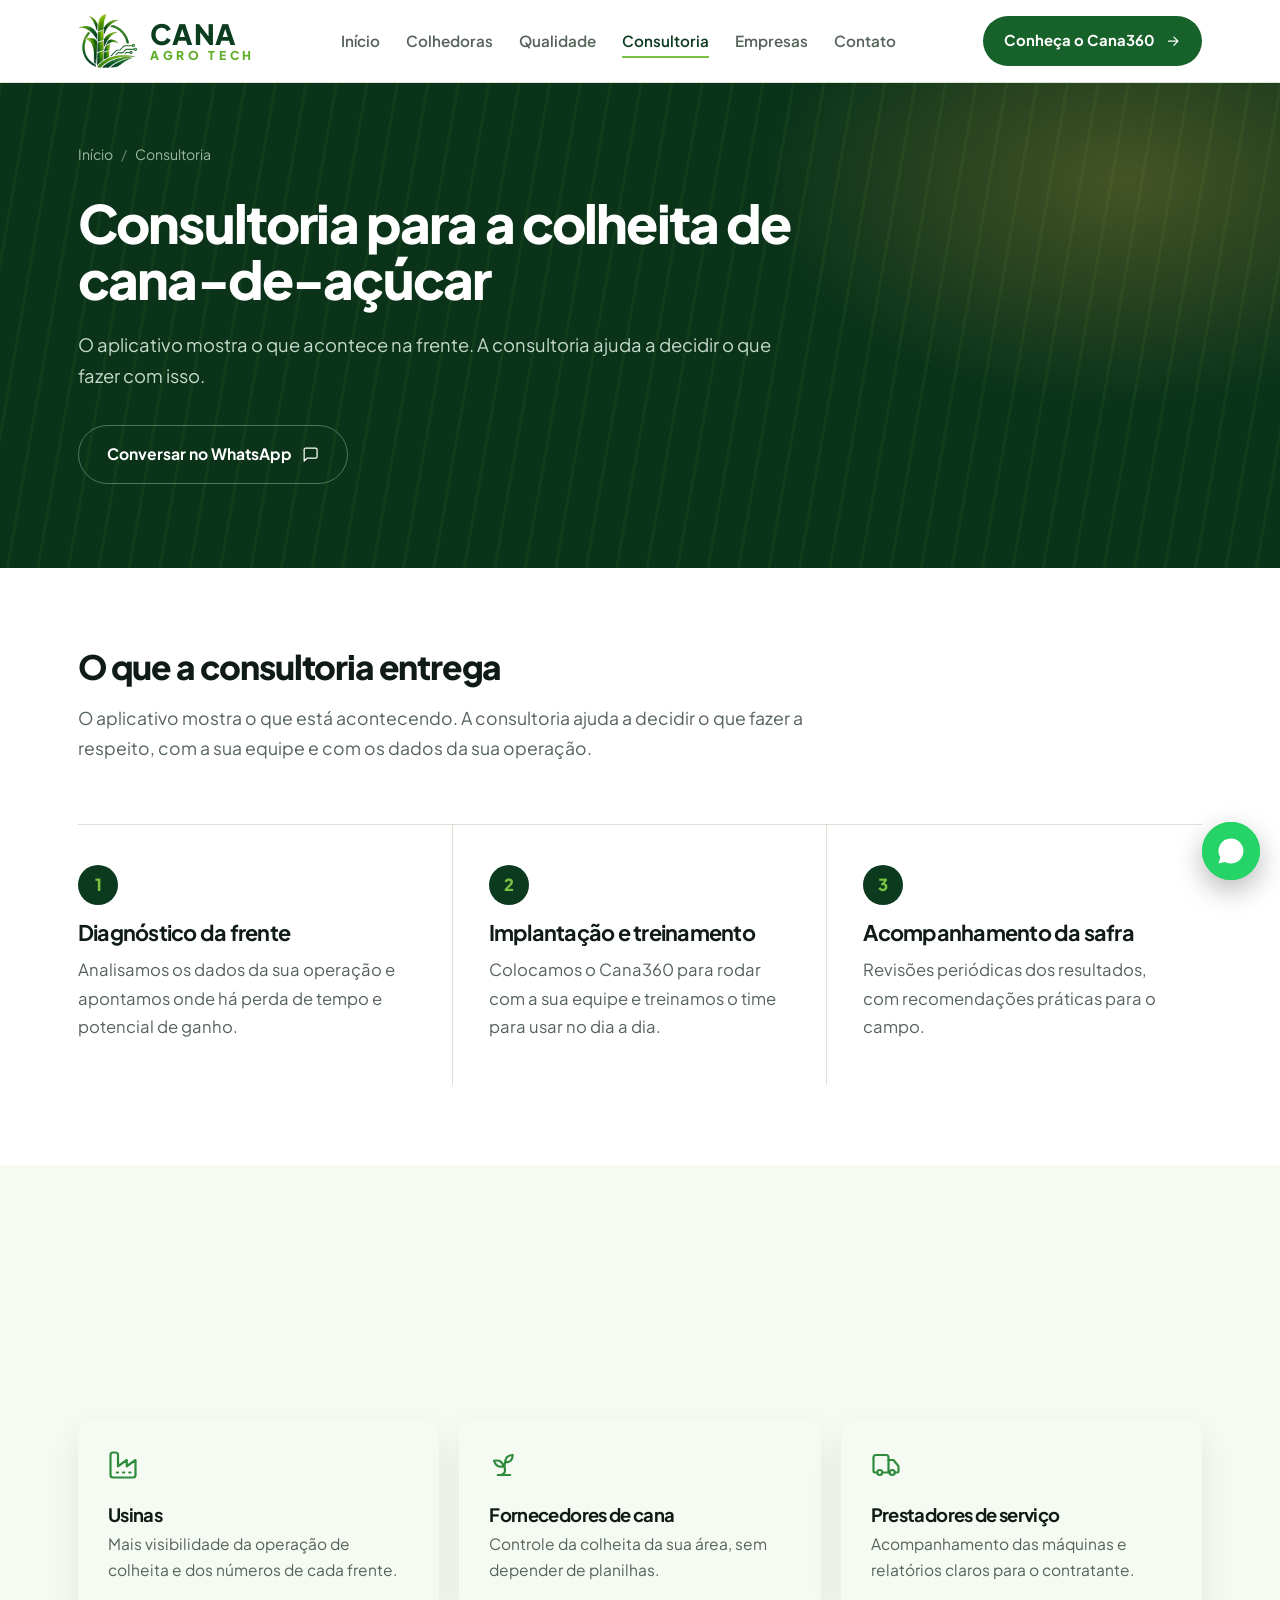
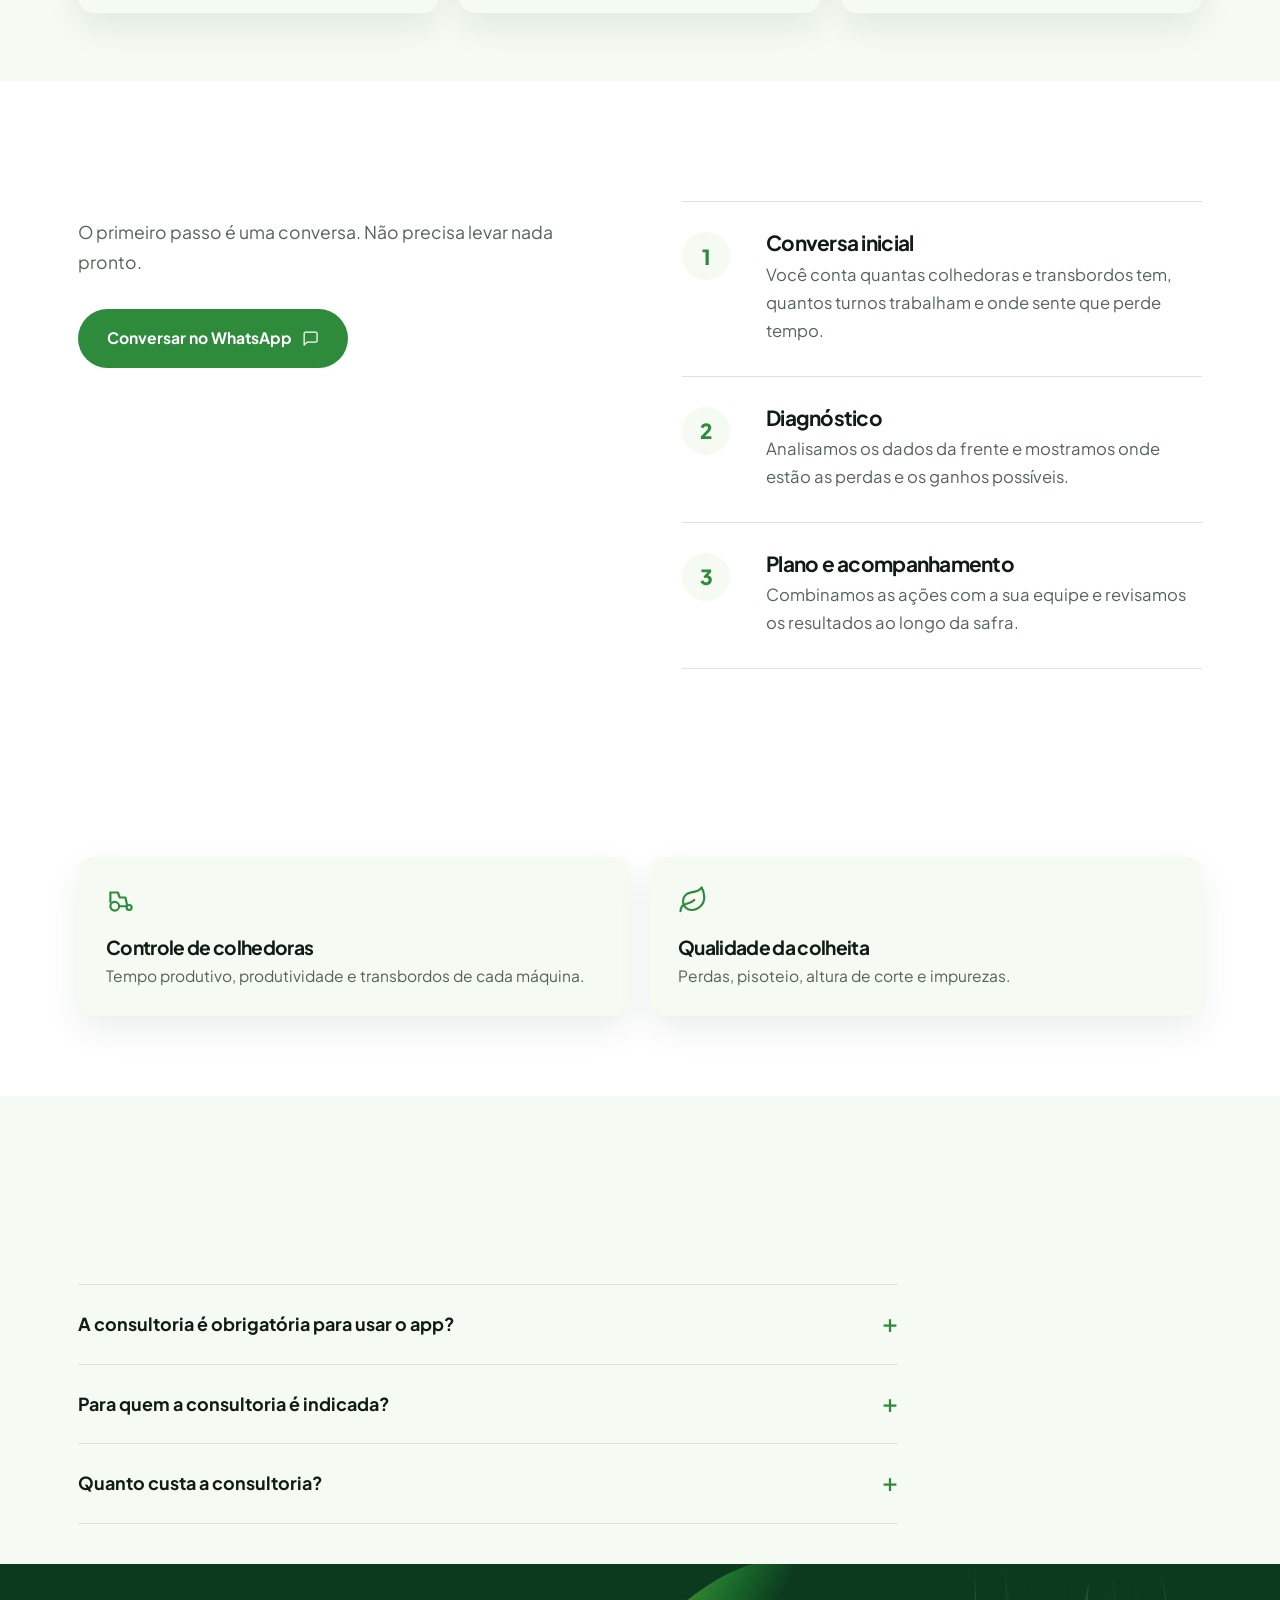
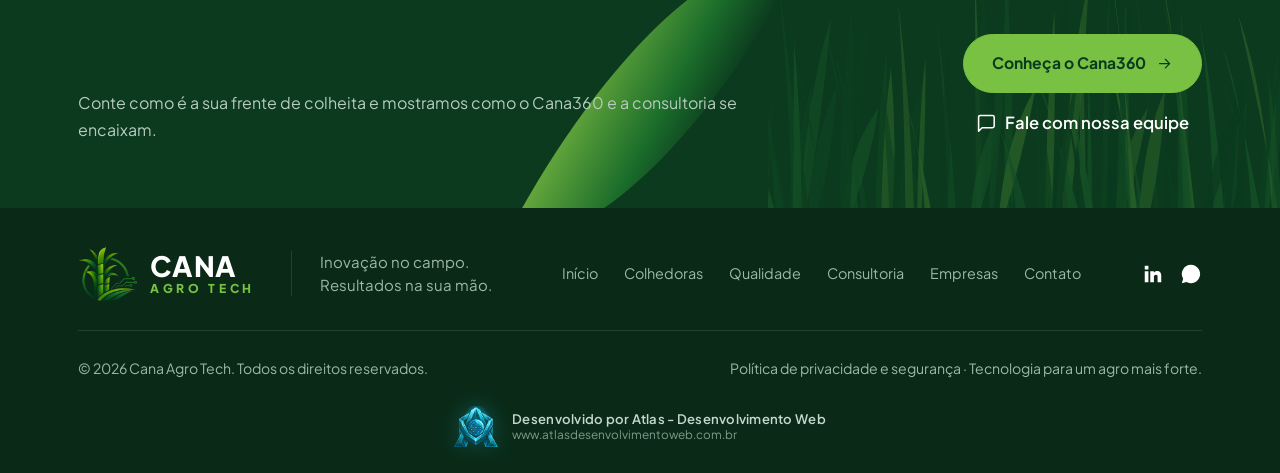
==== commit adfae343: "Atlas" ====
--- a/consultoria/index.html
+++ b/consultoria/index.html
@@ -35,6 +35,7 @@
 {"@context":"https://schema.org","@type":"FAQPage","mainEntity":[{"@type":"Question","name":"A consultoria é obrigatória para usar o app?","acceptedAnswer":{"@type":"Answer","text":"Não. Você pode usar o aplicativo sozinho. A consultoria é para quem quer apoio na implantação e na análise dos resultados."}},{"@type":"Question","name":"Para quem a consultoria é indicada?","acceptedAnswer":{"@type":"Answer","text":"Para usinas, fornecedores de cana e prestadores de serviço que querem apoio na implantação do Cana360 e na análise dos resultados da colheita."}},{"@type":"Question","name":"Quanto custa a consultoria?","acceptedAnswer":{"@type":"Answer","text":"Depende do tamanho da operação e do que você precisa. Fale com a nossa equipe e montamos uma proposta para a sua empresa."}}]}
 </script>
 <link rel="stylesheet" href="/css/style.css">
+<link rel="stylesheet" href="/css/efeitos.css">
 </head>
 <body class="int">
 
@@ -130,10 +131,15 @@
       <span>© <span id="ano">2026</span> Cana Agro Tech. Todos os direitos reservados.</span>
       <span><a href="https://app.canaagrotech.com.br/politica.html" target="_blank" rel="noopener">Política de privacidade e segurança</a> · Tecnologia para um agro mais forte.</span>
     </div>
+    <a class="dev" href="https://www.atlasdesenvolvimentoweb.com.br" target="_blank" rel="noopener" aria-label="Desenvolvido por Atlas - Desenvolvimento Web">
+      <img src="/img/atlas-logo.png" alt="Logo Atlas Desenvolvimento Web" width="256" height="235" loading="lazy">
+      <span class="dev-txt"><strong>Desenvolvido por Atlas - Desenvolvimento Web</strong><em>www.atlasdesenvolvimentoweb.com.br</em></span>
+    </a>
   </div>
 </footer>
 <a class="zap" href="https://wa.me/5517991890393?text=Ol%C3%A1%21%20Quero%20conhecer%20a%20Cana%20Agro%20Tech." target="_blank" rel="noopener" aria-label="Falar no WhatsApp"><svg class="ico cheio"><use href="#i-zap"/></svg></a>
 
+<script src="/js/efeitos.js"></script>
 <script src="/js/main.js"></script>
 </body>
 </html>
--- a/css/style.css
+++ b/css/style.css
@@ -1,439 +1,481 @@
-/* Cana Agro Tech - estilos do site */
-:root{
-  --floresta:#0D3520;--floresta-2:#164A2D;--folha:#16A34A;--lima:#A6E04B;
-  --papel:#F3F5EF;--branco:#fff;--tinta:#0F1B14;--suave:#55635A;--linha:#DCE3D6;
-  --verde:#22c55e;--amarelo:#eab308;--vermelho:#ef4444;--roxo:#a855f7;
-  --titulo:"Bricolage Grotesque","Segoe UI",Arial,sans-serif;
-  --texto:"Instrument Sans","Segoe UI",Arial,sans-serif;
-}
-*{box-sizing:border-box}
-html{scroll-behavior:smooth;scroll-padding-top:88px}
-body{margin:0;font-family:var(--texto);font-size:1.04rem;line-height:1.7;color:var(--tinta);background:var(--branco);-webkit-font-smoothing:antialiased}
-h1,h2,h3,h4,p,ul,ol,figure{margin:0}
-h1,h2,h3,h4{font-family:var(--titulo);line-height:1.08;letter-spacing:-.02em}
-a{color:inherit}
-:focus-visible{outline:3px solid #2563eb;outline-offset:3px;border-radius:4px}
-.wrap{max-width:1180px;margin:0 auto;padding:0 28px}
-section{padding:108px 0}
-h2{font-size:clamp(2rem,3.7vw,3rem);font-weight:800;max-width:20ch}
-.intro{margin-top:20px;color:var(--suave);max-width:58ch;font-size:1.1rem}
-.escura{background:var(--floresta);color:var(--branco)}
-.escura .intro{color:#B7CBBE}
-.papel{background:var(--papel)}
-.ico{width:1.25em;height:1.25em;flex:none;fill:none;stroke:currentColor;stroke-width:1.75;stroke-linecap:round;stroke-linejoin:round}
-.ico.cheio{fill:currentColor;stroke:none}
-
-/* botões */
-.btn{display:inline-flex;align-items:center;justify-content:center;gap:10px;padding:15px 28px;border-radius:12px;font-family:var(--texto);font-weight:700;font-size:.98rem;text-decoration:none;border:1.5px solid transparent;cursor:pointer;transition:background .2s,color .2s,border-color .2s,transform .2s}
-.btn:active{transform:translateY(1px)}
-.btn.pre{background:var(--folha);color:var(--branco)}
-.btn.pre:hover{background:#128a3e}
-.btn.vaz{background:transparent;color:var(--floresta);border-color:#B8C6BB}
-.btn.vaz:hover{border-color:var(--floresta);background:var(--floresta);color:var(--branco)}
-.btn.sm{padding:11px 20px;font-size:.93rem}
-.escura .btn.pre{background:var(--lima);color:var(--floresta);border-color:var(--lima)}
-.escura .btn.pre:hover{background:#b9ec6b}
-.escura .btn.vaz{color:var(--branco);border-color:#4F7A5F}
-.escura .btn.vaz:hover{background:var(--branco);color:var(--floresta);border-color:var(--branco)}
-
-/* topo */
-header.topo{position:sticky;top:0;z-index:30;background:rgba(255,255,255,.95);backdrop-filter:blur(10px);border-bottom:1px solid var(--linha)}
-.nav{display:flex;align-items:center;justify-content:space-between;gap:20px;height:76px}
-.logo{display:flex;align-items:center;gap:12px;text-decoration:none;font-family:var(--titulo);font-weight:800;font-size:1.4rem;letter-spacing:-.03em;color:var(--floresta)}
-.logo img{width:54px;height:54px;display:block}
-.logo span{white-space:nowrap}
-.nav ul{display:flex;gap:26px;list-style:none;padding:0;margin:0}
-.nav ul a{white-space:nowrap;text-decoration:none;font-size:.95rem;font-weight:600;color:var(--suave);padding:6px 0;border-bottom:2px solid transparent;transition:color .2s,border-color .2s}
-.nav ul a:hover{color:var(--floresta);border-color:var(--folha)}
-.nav-acoes{display:flex;align-items:center;gap:10px;white-space:nowrap}
-.menu-btn{display:none;width:44px;height:44px;border:1.5px solid var(--linha);border-radius:12px;background:var(--branco);color:var(--floresta);cursor:pointer;align-items:center;justify-content:center}
-
-/* hero */
-.hero{background:var(--floresta);color:var(--branco);padding:88px 0 0;overflow:hidden;position:relative;
-  background-image:repeating-linear-gradient(115deg,rgba(166,224,75,.055) 0 2px,transparent 2px 46px),radial-gradient(900px 500px at 85% 20%,rgba(34,197,94,.22),transparent 70%)}
-.hero-grid{display:grid;grid-template-columns:1.1fr .9fr;gap:48px;align-items:end}
-.hero h1{font-size:clamp(2.5rem,5vw,4.2rem);font-weight:800;max-width:15ch;letter-spacing:-.03em}
-.hero .sub{margin-top:26px;font-size:1.2rem;color:#C5D8CC;max-width:46ch}
-.botoes{display:flex;flex-wrap:wrap;gap:12px;margin-top:38px}
-.publicos{margin-top:34px;display:flex;flex-wrap:wrap;gap:8px 22px;color:#9DB8A6;font-size:.93rem;font-weight:500}
-.publicos span{display:inline-flex;align-items:center;gap:8px}
-.publicos .ico{color:var(--lima);width:1.1em;height:1.1em}
-.hero-img{position:relative;height:540px}
-.cel{width:252px;background:#07110B;border-radius:38px;padding:10px;box-shadow:0 30px 70px rgba(0,0,0,.35),0 0 0 1px rgba(255,255,255,.08) inset}
-.shot{display:block;width:100%;aspect-ratio:600/1300;border-radius:29px;background-size:cover;background-position:top center;background-repeat:no-repeat}
-.hero-img .cel{position:absolute}
-.hero-img .a{left:3%;bottom:-60px;transform:rotate(-3deg)}
-.hero-img .b{right:3%;bottom:-130px;transform:rotate(2.5deg);z-index:2}
-.s-cap{background-image:url(../img/tela-capacidade.jpg)}
-.s-col{background-image:url(../img/tela-colhedoras.jpg)}
-.s-tempo{background-image:url(../img/tela-tempos.jpg)}
-.s-est{background-image:url(../img/tela-estoque.jpg)}
-
-/* faixa de benefícios */
-.faixa{background:var(--branco);border-bottom:1px solid var(--linha);position:relative;z-index:3}
-.faixa .wrap{display:grid;grid-template-columns:repeat(4,1fr)}
-.faixa .it{display:flex;gap:14px;align-items:flex-start;padding:28px 24px;border-left:1px solid var(--linha)}
-.faixa .it:first-child{border-left:0;padding-left:0}
-.faixa .ico{width:26px;height:26px;color:var(--folha);margin-top:3px}
-.faixa b{display:block;font-size:1.02rem;font-weight:700;line-height:1.35}
-.faixa span{font-size:.92rem;color:var(--suave);line-height:1.5;display:block}
-
-/* sobre */
-.dois{display:grid;grid-template-columns:1fr 1fr;gap:84px;align-items:start}
-.dois .botoes{margin-top:32px}
-.passos{list-style:none;padding:0;counter-reset:p}
-.passos li{counter-increment:p;display:grid;grid-template-columns:64px 1fr;gap:20px;padding:30px 0;border-top:1px solid var(--linha)}
-.passos li:last-child{border-bottom:1px solid var(--linha)}
-.passos li::before{content:counter(p);display:flex;align-items:center;justify-content:center;width:48px;height:48px;border-radius:50%;background:var(--papel);color:var(--folha);font-family:var(--titulo);font-weight:800;font-size:1.3rem}
-.passos h3{font-size:1.3rem;font-weight:700;margin-bottom:6px}
-.passos p{color:var(--suave)}
-
-/* telas */
-.titulo-bloco{margin-bottom:24px}
-.tela{display:grid;grid-template-columns:1fr 1fr;gap:96px;align-items:center;padding:72px 0;border-top:1px solid var(--linha)}
-.tela:first-of-type{margin-top:48px}
-.tela.inv .txt{order:2}
-.tela .cel{width:min(290px,100%);margin:0 auto;box-shadow:0 30px 60px rgba(13,53,32,.22)}
-.tela h3{font-size:clamp(1.7rem,3vw,2.3rem);font-weight:800;max-width:16ch}
-.tela p{margin-top:16px;color:var(--suave);max-width:46ch}
-.tela ul{list-style:none;padding:0;margin-top:24px}
-.tela li{padding:12px 0 12px 36px;border-top:1px solid var(--linha);position:relative;font-weight:500}
-.tela li::before{content:"";position:absolute;left:0;top:15px;width:20px;height:20px;border-radius:50%;background:#DDF3E4 url("data:image/svg+xml,%3Csvg xmlns='http://www.w3.org/2000/svg' viewBox='0 0 24 24' fill='none' stroke='%2316A34A' stroke-width='3.2' stroke-linecap='round' stroke-linejoin='round'%3E%3Cpath d='M6 12.5l4 4 8-9'/%3E%3C/svg%3E") center/13px no-repeat}
-
-/* semáforo */
-.sem{display:grid;grid-template-columns:1fr 1fr;gap:84px;align-items:center}
-.cores{list-style:none;padding:0}
-.cores li{display:grid;grid-template-columns:30px 1fr;gap:20px;align-items:center;padding:24px 0;border-top:1px solid #2A5A3C}
-.cores li:last-child{border-bottom:1px solid #2A5A3C}
-.cores i{width:24px;height:24px;border-radius:50%;box-shadow:0 0 0 6px rgba(255,255,255,.07)}
-.cores b{display:block;font-family:var(--titulo);font-size:1.2rem}
-.cores span{color:#B7CBBE;font-size:.98rem}
-
-/* consultoria */
-.servs{display:grid;grid-template-columns:repeat(3,1fr);margin-top:60px;border-top:1px solid var(--linha)}
-.servs div{padding:40px 36px 44px 0;border-right:1px solid var(--linha)}
-.servs div+div{padding-left:36px}
-.servs div:last-child{border-right:0}
-.servs h3{font-size:1.35rem;font-weight:700;margin:16px 0 12px}
-.servs p{color:var(--suave)}
-.servs .n{display:inline-flex;align-items:center;justify-content:center;width:40px;height:40px;border-radius:50%;background:var(--floresta);color:var(--lima);font-family:var(--titulo);font-weight:800}
-.publico{display:grid;grid-template-columns:repeat(3,1fr);gap:20px;margin-top:56px}
-.publico div{background:var(--papel);padding:30px;border-radius:16px}
-.publico .ico{width:30px;height:30px;color:var(--folha);margin-bottom:16px}
-.publico h4{font-size:1.15rem;font-weight:700;margin-bottom:6px}
-.publico p{color:var(--suave);font-size:.97rem}
-
-/* fotos opcionais */
-#fotos{padding:0 0 108px}
-#fotos .grade{display:grid;grid-template-columns:repeat(auto-fit,minmax(260px,1fr));gap:16px}
-#fotos img{width:100%;aspect-ratio:4/3;object-fit:cover;border-radius:16px;display:block}
-#fotos img[hidden]{display:none}
-
-/* apps */
-.familia{margin-top:52px;border-bottom:1px solid var(--linha)}
-.app{display:grid;grid-template-columns:1fr 1.6fr auto;gap:28px;align-items:center;padding:32px 0;border-top:1px solid var(--linha)}
-.app h3{font-size:1.4rem;font-weight:700}
-.app p{color:var(--suave)}
-.selo{font-size:.85rem;font-weight:700;padding:7px 16px;border-radius:999px;border:1.5px solid #B8C6BB;color:var(--suave);white-space:nowrap}
-.selo.on{background:var(--folha);color:var(--branco);border-color:var(--folha)}
-
-/* faq */
-.faq{max-width:820px;margin-top:48px}
-details{border-top:1px solid var(--linha);padding:24px 0}
-details:last-child{border-bottom:1px solid var(--linha)}
-summary{cursor:pointer;font-weight:700;font-size:1.12rem;list-style:none;display:flex;justify-content:space-between;gap:20px}
-summary::-webkit-details-marker{display:none}
-summary::after{content:"+";font-size:1.6rem;line-height:1;font-weight:500;color:var(--folha)}
-details[open] summary::after{content:"–"}
-details p{margin-top:12px;color:var(--suave);max-width:62ch}
-
-/* contato */
-.contato-grid{display:grid;grid-template-columns:1fr 1fr;gap:72px;align-items:start}
-.canais{list-style:none;padding:0;margin-top:40px;border-top:1px solid #2A5A3C}
-.canais li{border-bottom:1px solid #2A5A3C}
-.canais a{display:grid;grid-template-columns:48px 1fr;gap:18px;align-items:center;padding:20px 0;text-decoration:none}
-.canais .ic{width:48px;height:48px;border-radius:14px;background:rgba(166,224,75,.12);color:var(--lima);display:flex;align-items:center;justify-content:center}
-.canais .ic .ico{width:24px;height:24px}
-.canais small{display:block;color:#9DB8A6;font-size:.88rem;line-height:1.3}
-.canais b{display:block;font-size:1.08rem;font-weight:600;overflow-wrap:anywhere}
-.canais a:hover b{color:var(--lima)}
-.form{background:var(--branco);color:var(--tinta);border-radius:20px;padding:36px;box-shadow:0 30px 70px rgba(0,0,0,.3)}
-.form h3{font-size:1.5rem;font-weight:800}
-.form .ajuda{color:var(--suave);font-size:.95rem;margin-top:6px}
-.campo{margin-top:18px}
-.campo label{display:block;font-size:.9rem;font-weight:600;margin-bottom:6px}
-.campo input,.campo select,.campo textarea{width:100%;font:inherit;font-size:1rem;color:var(--tinta);background:var(--papel);border:1.5px solid var(--linha);border-radius:10px;padding:13px 14px;transition:border-color .2s,background .2s}
-.campo input,.campo select{height:50px}
-.campo textarea{min-height:110px;resize:vertical;line-height:1.5}
-.campo input:focus,.campo select:focus,.campo textarea:focus{outline:none;border-color:var(--folha);background:var(--branco);box-shadow:0 0 0 3px rgba(22,163,74,.18)}
-.dupla{display:grid;grid-template-columns:1fr 1fr;gap:14px}
-.form .btn{width:100%;margin-top:22px}
-.form .nota{margin-top:12px;font-size:.85rem;color:var(--suave);text-align:center}
-
-/* rodapé */
-footer{background:#08210F;color:#9DB8A6;padding:64px 0 30px;font-size:.94rem}
-.rodape{display:grid;grid-template-columns:1.4fr 1fr 1fr;gap:48px;padding-bottom:44px;border-bottom:1px solid #1E4430}
-footer .logo{color:var(--branco)}
-footer .marca p{margin-top:16px;max-width:36ch;line-height:1.6}
-footer h4{font-size:.98rem;color:var(--branco);margin-bottom:14px;font-weight:700}
-footer ul{list-style:none;padding:0;margin:0;display:grid;gap:10px}
-footer a{text-decoration:none;color:#9DB8A6}
-footer a:hover{color:var(--lima)}
-.legal{display:flex;flex-wrap:wrap;justify-content:space-between;gap:10px;padding-top:26px;font-size:.88rem}
-
-/* whatsapp flutuante */
-.zap{position:fixed;right:20px;bottom:20px;z-index:40;width:58px;height:58px;border-radius:50%;background:#25D366;color:#fff;display:flex;align-items:center;justify-content:center;box-shadow:0 10px 28px rgba(0,0,0,.28);transition:transform .2s}
-.zap:hover{transform:scale(1.06)}
-.zap .ico{width:30px;height:30px}
-
-@media (max-width:1180px){
-  .nav ul{display:none;position:absolute;left:0;right:0;top:76px;background:var(--branco);flex-direction:column;gap:0;padding:8px 28px 20px;border-bottom:1px solid var(--linha);box-shadow:0 20px 30px rgba(0,0,0,.08)}
-  .nav ul.aberto{display:flex}
-  .nav ul a{display:block;padding:14px 0;border-bottom:1px solid var(--linha);font-size:1rem}
-  .menu-btn{display:inline-flex}
-  .nav-acoes .vaz{display:none}
-}
-@media (max-width:900px){
-  section{padding:72px 0}
-  .hero{padding-top:56px}
-  .hero-grid,.dois,.sem,.tela,.servs,.publico,.app,.contato-grid,.rodape{grid-template-columns:1fr}
-  .hero-grid{gap:36px}
-  .hero-img{height:410px}
-  .hero-img .cel{width:196px;padding:8px;border-radius:30px}
-  .hero-img .shot{border-radius:23px}
-  .hero-img .a{bottom:-70px}.hero-img .b{bottom:-130px}
-  .faixa .wrap{grid-template-columns:1fr 1fr}
-  .faixa .it{padding:22px 16px}
-  .faixa .it:nth-child(odd){border-left:0;padding-left:0}
-  .faixa .it:nth-child(n+3){border-top:1px solid var(--linha)}
-  .dois,.sem,.contato-grid{gap:44px}
-  .tela{gap:40px;padding:52px 0}.tela.inv .txt{order:0}
-  .servs div,.servs div+div{padding:32px 0;border-right:0;border-bottom:1px solid var(--linha)}
-  .app{gap:10px}.selo{justify-self:start}
-  .form{padding:26px 22px}
-  .dupla{grid-template-columns:1fr}
-  .rodape{gap:32px}
-}
-@media (max-width:480px){
-  .nav-acoes .pre{display:none}
-  .wrap{padding:0 20px}
-  .logo{font-size:1.25rem}.logo img{width:40px;height:40px}
-}
-@media (prefers-reduced-motion:reduce){html{scroll-behavior:auto}*{transition:none!important}}
-
-/* estilo Cana Agro Tech */
-.logo .nm{display:flex;flex-direction:column;line-height:.9}
-.logo .nm b{font-size:1.75rem;font-weight:800;letter-spacing:.01em;color:#0B3D1E}
-.logo .nm small{font-size:.76rem;font-weight:800;letter-spacing:.3em;color:#5FAE2A;margin-top:4px}
-footer .logo .nm b{color:#fff}footer .logo .nm small{color:var(--lima)}
-.hero h1 em{font-style:normal;color:var(--lima)}
-.hero{background-image:linear-gradient(90deg,rgba(13,53,32,.9) 35%,rgba(13,53,32,.4)),url(../img/campo-hero.jpg),repeating-linear-gradient(115deg,rgba(166,224,75,.055) 0 2px,transparent 2px 46px),radial-gradient(900px 500px at 85% 20%,rgba(34,197,94,.22),transparent 70%);background-size:cover,cover,auto,auto;background-position:center}
-#contato{background-image:linear-gradient(90deg,rgba(13,53,32,.92) 40%,rgba(13,53,32,.6)),url(../img/campo-cta.jpg);background-size:cover;background-position:center}
-.faixa{border-radius:40px 40px 0 0;margin-top:-40px;box-shadow:0 -14px 40px rgba(0,0,0,.14)}
-.publico div,.app{box-shadow:0 14px 34px rgba(13,53,32,.08)}
-@media (max-width:480px){.logo img{width:44px;height:44px}.logo .nm b{font-size:1.4rem}.logo .nm small{font-size:.62rem}}
-
-/* layout no estilo do modelo */
-.pill{border-radius:999px}
-.btn .ico{width:1.1em;height:1.1em}
-.eyebrow{display:flex;align-items:center;gap:12px;font-size:.8rem;font-weight:700;letter-spacing:.2em;color:var(--lima);margin-bottom:18px}
-.eyebrow::before{content:"";width:34px;height:2px;background:currentColor}
-.eyebrow.dark{justify-content:center;color:var(--folha)}
-.hero{padding:76px 0 140px;overflow:hidden}
-.hero-grid{align-items:center}
-.hero h1{max-width:14ch}
-.hero::after{content:"";position:absolute;left:-8%;right:-8%;bottom:-2px;height:120px;background:#fff;border-radius:50% 50% 0 0/100% 100% 0 0;z-index:1}
-.hero .wrap{position:relative;z-index:2}
-.hero-img{height:auto;display:flex;justify-content:center;position:relative}
-.hero-img .cel{position:static;transform:rotate(2deg);width:262px}
-.tag{position:absolute;right:0;top:34%;max-width:170px;font-weight:600;line-height:1.35;color:#fff}
-.tag::after{content:"";display:block;width:34px;height:2px;background:var(--lima);margin-top:12px}
-.centro{text-align:center;padding:40px 0 96px}
-.centro h2{max-width:none}
-.centro .intro{margin:18px auto 0}
-.cards4{display:grid;grid-template-columns:repeat(4,1fr);gap:20px;margin-top:48px;text-align:left}
-.card{display:flex;flex-direction:column;background:#fff;border:1px solid var(--linha);border-radius:18px;padding:26px 24px 0;text-decoration:none;box-shadow:0 14px 34px rgba(13,53,32,.09);overflow:hidden;transition:transform .2s}
-.card:hover{transform:translateY(-3px)}
-.card .ic{width:56px;height:56px;border-radius:50%;background:var(--floresta);color:#fff;display:flex;align-items:center;justify-content:center;margin-bottom:16px}
-.card h3{font-size:1.3rem;font-weight:800}
-.card p{margin-top:8px;color:var(--suave);font-size:.97rem;line-height:1.55}
-.card .mais{display:inline-flex;align-items:center;gap:8px;margin-top:14px;font-weight:700;color:var(--folha);font-size:.95rem}
-.card .img{display:block;height:170px;margin:22px -24px 0;background-size:cover;background-position:top center}
-@media (max-width:1100px){.cards4{grid-template-columns:1fr 1fr}}
-@media (max-width:900px){.hero{padding:48px 0 110px}.hero-img{height:auto}.hero-img .cel{width:220px}.tag{display:none}.cards4{grid-template-columns:1fr}}
-
-:root{--papel:#F5FAF2}
-
-/* paleta do modelo */
-:root{--floresta:#0B3A1E;--floresta-2:#17612B;--lima:#79C142;--folha:#2E8B3C;--papel:#F5FAF2}
-.nav{height:82px}.logo img{width:60px;height:60px}
-.nav ul li:first-child a{color:var(--floresta);border-color:var(--lima)}
-.nav-acoes .btn.pre{background:var(--floresta-2);color:#fff}
-.nav-acoes .btn.pre:hover{background:var(--floresta)}
-.hero{background-color:#0B3A1E;background-image:linear-gradient(90deg,rgba(8,40,20,.95) 30%,rgba(8,40,20,.15) 78%),url(../img/campo-hero.jpg),radial-gradient(520px 340px at 88% 38%,rgba(224,168,72,.5),transparent 70%),repeating-linear-gradient(100deg,rgba(121,193,66,.07) 0 3px,transparent 3px 30px),radial-gradient(900px 500px at 20% 95%,rgba(46,139,60,.4),transparent 70%);background-size:cover,cover,auto,auto,auto}
-.card .ic{background:var(--floresta-2)}
-.card .img{height:150px}
-.card .f1{background-image:url(../img/foto-f1.jpg)}.card .f2{background-image:url(../img/foto-f2.jpg)}
-.card .f3{background-image:url(../img/foto-f3.jpg)}.card .f4{background-image:url(../img/foto-f4.jpg)}
-.band{padding:68px 0;background:linear-gradient(100deg,rgba(11,58,30,.97),rgba(11,58,30,.82)),radial-gradient(700px 300px at 90% 20%,rgba(121,193,66,.35),transparent 70%),#0B3A1E}
-.band-grid{display:grid;grid-template-columns:1fr 1.7fr;gap:56px;align-items:center}
-.band h2{font-size:clamp(1.8rem,3vw,2.5rem)}
-.fatos{list-style:none;padding:0;display:grid;grid-template-columns:repeat(4,1fr)}
-.fatos li{text-align:center;padding:6px 18px;border-left:1px solid #2A5A3C}
-.fatos li:first-child{border-left:0}
-.fatos .ico{width:38px;height:38px;color:var(--lima);margin-bottom:12px}
-.fatos b{display:block;font-family:var(--titulo);font-size:1.12rem;line-height:1.25}
-.fatos span{display:block;margin-top:6px;color:#B7CBBE;font-size:.9rem;line-height:1.45}
-footer{background:#0A2A17;padding:36px 0 26px}
-.rodape{display:flex;align-items:center;gap:36px;flex-wrap:wrap;padding-bottom:26px}
-.rodape .tg{flex:0 1 210px;border-left:1px solid #1E4430;padding-left:28px;line-height:1.5}
-.rodape nav{display:flex;gap:26px;flex-wrap:wrap;flex:1;justify-content:center}
-.rodape nav a{font-size:.9rem}
-.soc{display:flex;gap:16px}.soc a{color:#fff;display:flex}.soc .ico{width:22px;height:22px}
-@media (max-width:900px){.band-grid{grid-template-columns:1fr;gap:36px}.fatos{grid-template-columns:1fr 1fr;row-gap:28px}.fatos li:nth-child(odd){border-left:0}.rodape .tg{border-left:0;padding-left:0}.rodape nav{justify-content:flex-start}}
-@media (max-width:480px){.nav{height:76px}.logo img{width:44px;height:44px}}
-
-/* ===== layout idêntico ao modelo ===== */
-:root{--titulo:"Plus Jakarta Sans","Segoe UI",Arial,sans-serif;--texto:"Plus Jakarta Sans","Segoe UI",Arial,sans-serif}
-h1,h2,h3,h4{letter-spacing:-.035em}
-.hero{background:#0A3319;padding:70px 0 120px;overflow:visible}
-.hero::after{left:0;right:0;height:86px;border-radius:0 100% 0 0/0 100% 0 0}
-.hero-bg{position:absolute;inset:0;overflow:hidden;background:radial-gradient(520px 340px at 88% 30%,rgba(224,168,72,.45),transparent 70%),linear-gradient(90deg,#082814 28%,rgba(8,40,20,.5) 70%)}
-.hero-bg::before{content:"";position:absolute;right:0;top:0;bottom:0;width:62%;background:url(../img/foto-f1.jpg) 70% 60%/cover;opacity:.75;-webkit-mask-image:linear-gradient(90deg,transparent,#000 55%);mask-image:linear-gradient(90deg,transparent,#000 55%)}
-.hero-bg::after{content:"";position:absolute;left:0;right:0;bottom:0;height:46%;background:url(../img/folhas.svg) bottom/100% 100% no-repeat}
-.hero-grid{grid-template-columns:1fr 1fr}
-.hero h1{max-width:none;font-size:clamp(2.3rem,4.4vw,3.6rem);line-height:1.05}
-.hero-img{justify-content:flex-start;align-items:center;gap:36px;margin-bottom:-70px}
-.hero-img .cel{transform:rotate(5deg);width:268px;flex:none}
-.tag{position:static;max-width:150px;font-size:1.05rem}
-.cel.ui{background:#0A0F0C}
-.ui-in{background:#fff;border-radius:29px;overflow:hidden;font-size:10px;color:var(--tinta);line-height:1.3;min-height:500px;display:flex;flex-direction:column}
-.ui-top{background:#0B3A1E;color:#fff;display:flex;justify-content:space-between;padding:26px 16px 12px;font-size:1.5em}
-.ui-body{padding:14px;flex:1}.ui-body h4{font-size:1.25em}.ui-body>small{color:var(--suave);font-size:.85em}
-.ui-t{display:grid;grid-template-columns:1fr 1fr;gap:8px;margin:12px 0}
-.ui-t div{border-radius:9px;color:#fff;padding:12px 10px;min-height:68px;display:flex;flex-direction:column;justify-content:flex-end}
-.ui-t b{font-size:1.45em}.ui-t small{font-size:.95em}
-.ui-t .g{background:#2E9D45}.ui-t .b{background:#1B7BE0}.ui-t .o{background:#F29A1F}.ui-t .r{background:#E5483E}
-.ui-body h5{font-size:1.1em;margin:14px 0 4px}
-.ui-body ul{list-style:none;padding:0}
-.ui-body li{display:flex;align-items:center;gap:10px;padding:10px 0;border-top:1px solid var(--linha)}
-.ui-body li .ico{width:22px;height:22px;color:var(--floresta-2)}.ui-body li span{flex:1}.ui-body li b,.ui-body li small{display:block}.ui-body li small{color:var(--suave)}
-.ui-in nav{display:flex;justify-content:space-around;padding:10px 4px 14px;border-top:1px solid var(--linha);font-size:.9em;color:var(--suave)}
-.ui-in nav span{display:flex;flex-direction:column;align-items:center;gap:3px}.ui-in nav .on{color:var(--folha);font-weight:700}
-.centro{padding:70px 0 90px}
-.card{border:0;border-radius:16px;padding:26px 22px 0}
-.card .img{height:112px;margin:22px -18px 6px;border-radius:8px;background-position:center}
-.band{padding:56px 0;position:relative;overflow:hidden;background:#0B3A1E}
-.band::after{content:"";position:absolute;right:0;top:0;bottom:0;width:45%;background:url(../img/folhas.svg) right bottom/cover;opacity:.3}
-.band .wrap{position:relative;z-index:1}
-.fatos b{font-size:2.1rem;font-weight:800;letter-spacing:-.03em}.fatos span{color:#fff;font-weight:600;font-size:.95rem}
-.cta{padding:64px 0;position:relative;overflow:hidden;background:#0B3A1E}
-.cta::before{content:"";position:absolute;left:46%;top:-20%;width:130px;height:150%;border-radius:100% 0;background:linear-gradient(90deg,#79C142,#1f7a2e 60%,#0b3a1e);transform:rotate(28deg);opacity:.8}
-.cta::after{content:"";position:absolute;right:0;bottom:0;width:40%;height:100%;background:url(../img/folhas.svg) right bottom/cover;opacity:.25}
-.cta .wrap{position:relative;z-index:1}
-.cta-grid{display:flex;justify-content:space-between;align-items:center;gap:32px;flex-wrap:wrap}
-.cta h2{font-size:clamp(1.8rem,3vw,2.4rem);max-width:none}.cta .intro{font-size:1rem}
-.cta-bt{display:flex;flex-direction:column;align-items:center;gap:16px}
-.cta .lk{color:#fff;text-decoration:none;font-weight:600;display:flex;gap:8px;align-items:center}
-#mensagem .canais,#mensagem .canais li{border-color:var(--linha)}
-#mensagem .canais small{color:var(--suave)}#mensagem .canais .ic{background:#DDF3E4;color:var(--folha)}
-#mensagem .form{box-shadow:0 20px 50px rgba(13,53,32,.12)}
-@media (max-width:900px){.hero{padding:48px 0 90px}.hero h1 br{display:none}.hero-img{margin-bottom:0;justify-content:center}.band::after{opacity:.12}.cta::before{display:none}.cta-bt{align-items:flex-start}}
-
-/* ===== celular ===== */
-html,body{overflow-x:hidden}
-img,svg{max-width:100%}
-@media (max-width:900px){
-  .hero-grid{grid-template-columns:minmax(0,1fr);gap:40px}
-  .hero-img{justify-content:center;gap:0}
-  .hero-img .cel{width:min(250px,70vw);transform:rotate(3deg)}
-  .hero .botoes .btn{flex:1 1 100%}
-  .hero-bg::before{width:100%;opacity:.45}
-  .fatos b{font-size:1.7rem}
-  .cta-grid{flex-direction:column;align-items:flex-start}
-  .cta-bt{align-items:stretch;width:100%}
-  .rodape nav{gap:16px 22px}
-  .legal{flex-direction:column}
-}
-@media (max-width:480px){
-  .hero{padding:36px 0 70px}
-  .hero::after{height:50px}
-  .centro h2{font-size:1.8rem}
-  .tela .cel{width:min(250px,70vw)}
-  .form{padding:22px 18px}
-  .zap{width:52px;height:52px;right:14px;bottom:14px}
-}
-@media (max-width:900px){
-  .rodape{flex-direction:column;align-items:flex-start;gap:20px}
-  .rodape .tg{flex:none;max-width:none}
-  .rodape nav{flex:none;width:100%;flex-direction:row;justify-content:flex-start}
-}
-a.selo{text-decoration:none;transition:background .2s}
-a.selo.on:hover{background:var(--floresta-2);border-color:var(--floresta-2)}
-
-/* ===== Para empresas ===== */
-#empresas{padding:96px 0}
-.emp-grid{display:grid;grid-template-columns:repeat(3,1fr);gap:24px;margin-top:48px;align-items:stretch}
-.emp-card{position:relative;background:#fff;color:var(--tinta,#0F1B14);border-radius:20px;padding:34px 28px 30px;display:flex;flex-direction:column;box-shadow:0 18px 40px rgba(0,0,0,.25)}
-.emp-card.dest{outline:3px solid var(--lima);transform:translateY(-8px)}
-.emp-selo{position:absolute;top:-14px;left:50%;transform:translateX(-50%);background:var(--lima);color:var(--floresta);font-size:.78rem;font-weight:800;padding:5px 16px;border-radius:999px;white-space:nowrap}
-.emp-card h3{font-size:1.4rem;font-weight:800;color:var(--floresta)}
-.emp-n{color:var(--suave);font-weight:600;margin-top:2px}
-.emp-preco{font-size:3rem;font-weight:800;color:var(--floresta);letter-spacing:-.03em;margin-top:18px;line-height:1}
-.emp-preco small{font-size:1.1rem;font-weight:700;margin-right:4px;vertical-align:top;position:relative;top:6px}
-.emp-preco span{font-size:1rem;font-weight:600;color:var(--suave);letter-spacing:0;margin-left:2px}
-.emp-por{color:var(--folha);font-weight:700;font-size:.92rem;margin:8px 0 22px}
-.emp-card ul{list-style:none;padding:0;margin:0 0 28px;display:grid;gap:12px;flex:1}
-.emp-card li{display:flex;gap:10px;align-items:flex-start;font-size:.97rem;line-height:1.4}
-.emp-card li svg{width:20px;height:20px;flex:none;color:var(--folha);margin-top:1px}
-.emp-card .btn{width:100%}
-.emp-passos{list-style:none;padding:0;margin:56px 0 0;display:flex;gap:18px;flex-wrap:wrap;justify-content:center}
-.emp-passos li{display:flex;align-items:center;gap:12px;color:#fff;font-weight:600}
-.emp-passos b{width:34px;height:34px;border-radius:50%;background:var(--lima);color:var(--floresta);display:inline-flex;align-items:center;justify-content:center}
-.emp-nota{text-align:center;color:#B7CBBE;margin:26px auto 0;max-width:70ch;font-size:.95rem}
-.emp-nota a{color:var(--lima);font-weight:700}
-@media (max-width:900px){#empresas{padding:64px 0}.emp-grid{grid-template-columns:1fr;gap:34px;max-width:460px;margin-inline:auto}.emp-card.dest{transform:none}.emp-passos{flex-direction:column;align-items:flex-start;max-width:340px;margin-inline:auto}}
-.emp-card .btn.vaz{color:var(--floresta);border-color:#B8C6BB}
-.emp-card .btn.vaz:hover{background:var(--floresta);color:#fff;border-color:var(--floresta)}
-
-/* Empresas: cartões de recursos (sem preços) */
-.emp-card .ic{width:52px;height:52px;border-radius:50%;background:var(--floresta);color:#fff;display:flex;align-items:center;justify-content:center;margin-bottom:16px}
-.emp-card .ic .ico{width:24px;height:24px}
-.emp-card p.d{margin-top:8px;color:var(--suave);line-height:1.55;font-size:.97rem}
-.emp-ctas{display:flex;gap:14px;justify-content:center;flex-wrap:wrap;margin-top:44px}
-.emp-grid .emp-card{padding:30px 26px}
-
-/* ===== páginas internas (SEO) ===== */
-body.int .nav ul li:first-child a{color:var(--suave);border-color:transparent}
-body.int .nav ul li:first-child a:hover{color:var(--floresta);border-color:var(--lima)}
-body.int .nav ul a[aria-current="page"]{color:var(--floresta);border-color:var(--lima)}
-.ph{padding:60px 0 84px;background:radial-gradient(520px 320px at 88% 20%,rgba(224,168,72,.28),transparent 70%),repeating-linear-gradient(100deg,rgba(121,193,66,.07) 0 3px,transparent 3px 30px),#0A3319}
-.ph h1{font-size:clamp(2.1rem,4.2vw,3.3rem);font-weight:800;max-width:20ch;line-height:1.06;letter-spacing:-.035em}
-.ph .sub{margin-top:22px;font-size:1.15rem;color:#C5D8CC;max-width:56ch}
-.ph .botoes{margin-top:34px}
-.mig{display:flex;flex-wrap:wrap;gap:8px;font-size:.88rem;color:#9DB8A6;margin-bottom:28px}
-.mig a{text-decoration:none}.mig a:hover{color:var(--lima)}
-.mig span[aria-hidden]{opacity:.6}
-.art{padding:80px 0}
-.art .col{max-width:720px}
-.art h2{font-size:clamp(1.6rem,2.8vw,2.1rem);max-width:none}
-.art .col h2:not(:first-child){margin-top:56px}
-.art .col p{margin-top:16px}
-.art .col p,.art .pts li{color:#2B3A31}
-.art .col .botoes{margin-top:28px}
-.pts{list-style:none;padding:0;margin-top:22px;border-top:1px solid var(--linha)}
-.pts li{padding:18px 0;border-bottom:1px solid var(--linha)}
-.pts b{display:block;font-family:var(--titulo);font-size:1.1rem;margin-bottom:4px}
-.art .passos p{margin-top:0}
-.faq-sec{padding:80px 0;background:var(--papel)}
-.faq-sec h2{max-width:none;font-size:clamp(1.6rem,2.8vw,2.1rem)}
-.faq-sec .faq{margin-top:32px}
-.rel{display:grid;grid-template-columns:repeat(auto-fit,minmax(240px,1fr));gap:20px;margin-top:32px}
-.rel a{display:block;background:var(--papel);padding:28px;border-radius:16px;text-decoration:none;box-shadow:0 14px 34px rgba(13,53,32,.08);transition:transform .2s}
-.rel a:hover{transform:translateY(-3px)}
-.rel .ico{width:30px;height:30px;color:var(--folha);margin-bottom:14px}
-.rel h3{font-size:1.2rem;font-weight:700;margin-bottom:6px}
-.rel p{color:var(--suave);font-size:.97rem;line-height:1.55}
-.papel h3{max-width:none}
-.publico h3{font-size:1.15rem;font-weight:700;margin-bottom:6px}
-@media (max-width:900px){.ph{padding:40px 0 60px}.art,.faq-sec{padding:56px 0}}
+/* Cana Agro Tech - estilos do site */
+:root{
+  --floresta:#0D3520;--floresta-2:#164A2D;--folha:#16A34A;--lima:#A6E04B;
+  --papel:#F3F5EF;--branco:#fff;--tinta:#0F1B14;--suave:#55635A;--linha:#DCE3D6;
+  --verde:#22c55e;--amarelo:#eab308;--vermelho:#ef4444;--roxo:#a855f7;
+  --titulo:"Bricolage Grotesque","Segoe UI",Arial,sans-serif;
+  --texto:"Instrument Sans","Segoe UI",Arial,sans-serif;
+}
+*{box-sizing:border-box}
+html{scroll-behavior:smooth;scroll-padding-top:88px}
+body{margin:0;font-family:var(--texto);font-size:1.04rem;line-height:1.7;color:var(--tinta);background:var(--branco);-webkit-font-smoothing:antialiased}
+h1,h2,h3,h4,p,ul,ol,figure{margin:0}
+h1,h2,h3,h4{font-family:var(--titulo);line-height:1.08;letter-spacing:-.02em}
+a{color:inherit}
+:focus-visible{outline:3px solid #2563eb;outline-offset:3px;border-radius:4px}
+.wrap{max-width:1180px;margin:0 auto;padding:0 28px}
+section{padding:108px 0}
+h2{font-size:clamp(2rem,3.7vw,3rem);font-weight:800;max-width:20ch}
+.intro{margin-top:20px;color:var(--suave);max-width:58ch;font-size:1.1rem}
+.escura{background:var(--floresta);color:var(--branco)}
+.escura .intro{color:#B7CBBE}
+.papel{background:var(--papel)}
+.ico{width:1.25em;height:1.25em;flex:none;fill:none;stroke:currentColor;stroke-width:1.75;stroke-linecap:round;stroke-linejoin:round}
+.ico.cheio{fill:currentColor;stroke:none}
+
+/* botões */
+.btn{display:inline-flex;align-items:center;justify-content:center;gap:10px;padding:15px 28px;border-radius:12px;font-family:var(--texto);font-weight:700;font-size:.98rem;text-decoration:none;border:1.5px solid transparent;cursor:pointer;transition:background .2s,color .2s,border-color .2s,transform .2s}
+.btn:active{transform:translateY(1px)}
+.btn.pre{background:var(--folha);color:var(--branco)}
+.btn.pre:hover{background:#128a3e}
+.btn.vaz{background:transparent;color:var(--floresta);border-color:#B8C6BB}
+.btn.vaz:hover{border-color:var(--floresta);background:var(--floresta);color:var(--branco)}
+.btn.sm{padding:11px 20px;font-size:.93rem}
+.escura .btn.pre{background:var(--lima);color:var(--floresta);border-color:var(--lima)}
+.escura .btn.pre:hover{background:#b9ec6b}
+.escura .btn.vaz{color:var(--branco);border-color:#4F7A5F}
+.escura .btn.vaz:hover{background:var(--branco);color:var(--floresta);border-color:var(--branco)}
+
+/* topo */
+header.topo{position:sticky;top:0;z-index:30;background:rgba(255,255,255,.95);backdrop-filter:blur(10px);border-bottom:1px solid var(--linha)}
+.nav{display:flex;align-items:center;justify-content:space-between;gap:20px;height:76px}
+.logo{display:flex;align-items:center;gap:12px;text-decoration:none;font-family:var(--titulo);font-weight:800;font-size:1.4rem;letter-spacing:-.03em;color:var(--floresta)}
+.logo img{width:54px;height:54px;display:block}
+.logo span{white-space:nowrap}
+.nav ul{display:flex;gap:26px;list-style:none;padding:0;margin:0}
+.nav ul a{white-space:nowrap;text-decoration:none;font-size:.95rem;font-weight:600;color:var(--suave);padding:6px 0;border-bottom:2px solid transparent;transition:color .2s,border-color .2s}
+.nav ul a:hover{color:var(--floresta);border-color:var(--folha)}
+.nav-acoes{display:flex;align-items:center;gap:10px;white-space:nowrap}
+.menu-btn{display:none;width:44px;height:44px;border:1.5px solid var(--linha);border-radius:12px;background:var(--branco);color:var(--floresta);cursor:pointer;align-items:center;justify-content:center}
+
+/* hero */
+.hero{background:var(--floresta);color:var(--branco);padding:88px 0 0;overflow:hidden;position:relative;
+  background-image:repeating-linear-gradient(115deg,rgba(166,224,75,.055) 0 2px,transparent 2px 46px),radial-gradient(900px 500px at 85% 20%,rgba(34,197,94,.22),transparent 70%)}
+.hero-grid{display:grid;grid-template-columns:1.1fr .9fr;gap:48px;align-items:end}
+.hero h1{font-size:clamp(2.5rem,5vw,4.2rem);font-weight:800;max-width:15ch;letter-spacing:-.03em}
+.hero .sub{margin-top:26px;font-size:1.2rem;color:#C5D8CC;max-width:46ch}
+.botoes{display:flex;flex-wrap:wrap;gap:12px;margin-top:38px}
+.publicos{margin-top:34px;display:flex;flex-wrap:wrap;gap:8px 22px;color:#9DB8A6;font-size:.93rem;font-weight:500}
+.publicos span{display:inline-flex;align-items:center;gap:8px}
+.publicos .ico{color:var(--lima);width:1.1em;height:1.1em}
+.hero-img{position:relative;height:540px}
+.cel{width:252px;background:#07110B;border-radius:38px;padding:10px;box-shadow:0 30px 70px rgba(0,0,0,.35),0 0 0 1px rgba(255,255,255,.08) inset}
+.shot{display:block;width:100%;aspect-ratio:600/1300;border-radius:29px;background-size:cover;background-position:top center;background-repeat:no-repeat}
+.hero-img .cel{position:absolute}
+.hero-img .a{left:3%;bottom:-60px;transform:rotate(-3deg)}
+.hero-img .b{right:3%;bottom:-130px;transform:rotate(2.5deg);z-index:2}
+.s-cap{background-image:url(../img/tela-capacidade.jpg)}
+.s-col{background-image:url(../img/tela-colhedoras.jpg)}
+.s-tempo{background-image:url(../img/tela-tempos.jpg)}
+.s-est{background-image:url(../img/tela-estoque.jpg)}
+
+/* faixa de benefícios */
+.faixa{background:var(--branco);border-bottom:1px solid var(--linha);position:relative;z-index:3}
+.faixa .wrap{display:grid;grid-template-columns:repeat(4,1fr)}
+.faixa .it{display:flex;gap:14px;align-items:flex-start;padding:28px 24px;border-left:1px solid var(--linha)}
+.faixa .it:first-child{border-left:0;padding-left:0}
+.faixa .ico{width:26px;height:26px;color:var(--folha);margin-top:3px}
+.faixa b{display:block;font-size:1.02rem;font-weight:700;line-height:1.35}
+.faixa span{font-size:.92rem;color:var(--suave);line-height:1.5;display:block}
+
+/* sobre */
+.dois{display:grid;grid-template-columns:1fr 1fr;gap:84px;align-items:start}
+.dois .botoes{margin-top:32px}
+.passos{list-style:none;padding:0;counter-reset:p}
+.passos li{counter-increment:p;display:grid;grid-template-columns:64px 1fr;gap:20px;padding:30px 0;border-top:1px solid var(--linha)}
+.passos li:last-child{border-bottom:1px solid var(--linha)}
+.passos li::before{content:counter(p);display:flex;align-items:center;justify-content:center;width:48px;height:48px;border-radius:50%;background:var(--papel);color:var(--folha);font-family:var(--titulo);font-weight:800;font-size:1.3rem}
+.passos h3{font-size:1.3rem;font-weight:700;margin-bottom:6px}
+.passos p{color:var(--suave)}
+
+/* telas */
+.titulo-bloco{margin-bottom:24px}
+.tela{display:grid;grid-template-columns:1fr 1fr;gap:96px;align-items:center;padding:72px 0;border-top:1px solid var(--linha)}
+.tela:first-of-type{margin-top:48px}
+.tela.inv .txt{order:2}
+.tela .cel{width:min(290px,100%);margin:0 auto;box-shadow:0 30px 60px rgba(13,53,32,.22)}
+.tela h3{font-size:clamp(1.7rem,3vw,2.3rem);font-weight:800;max-width:16ch}
+.tela p{margin-top:16px;color:var(--suave);max-width:46ch}
+.tela ul{list-style:none;padding:0;margin-top:24px}
+.tela li{padding:12px 0 12px 36px;border-top:1px solid var(--linha);position:relative;font-weight:500}
+.tela li::before{content:"";position:absolute;left:0;top:15px;width:20px;height:20px;border-radius:50%;background:#DDF3E4 url("data:image/svg+xml,%3Csvg xmlns='http://www.w3.org/2000/svg' viewBox='0 0 24 24' fill='none' stroke='%2316A34A' stroke-width='3.2' stroke-linecap='round' stroke-linejoin='round'%3E%3Cpath d='M6 12.5l4 4 8-9'/%3E%3C/svg%3E") center/13px no-repeat}
+
+/* semáforo */
+.sem{display:grid;grid-template-columns:1fr 1fr;gap:84px;align-items:center}
+.cores{list-style:none;padding:0}
+.cores li{display:grid;grid-template-columns:30px 1fr;gap:20px;align-items:center;padding:24px 0;border-top:1px solid #2A5A3C}
+.cores li:last-child{border-bottom:1px solid #2A5A3C}
+.cores i{width:24px;height:24px;border-radius:50%;box-shadow:0 0 0 6px rgba(255,255,255,.07)}
+.cores b{display:block;font-family:var(--titulo);font-size:1.2rem}
+.cores span{color:#B7CBBE;font-size:.98rem}
+
+/* consultoria */
+.servs{display:grid;grid-template-columns:repeat(3,1fr);margin-top:60px;border-top:1px solid var(--linha)}
+.servs div{padding:40px 36px 44px 0;border-right:1px solid var(--linha)}
+.servs div+div{padding-left:36px}
+.servs div:last-child{border-right:0}
+.servs h3{font-size:1.35rem;font-weight:700;margin:16px 0 12px}
+.servs p{color:var(--suave)}
+.servs .n{display:inline-flex;align-items:center;justify-content:center;width:40px;height:40px;border-radius:50%;background:var(--floresta);color:var(--lima);font-family:var(--titulo);font-weight:800}
+.publico{display:grid;grid-template-columns:repeat(3,1fr);gap:20px;margin-top:56px}
+.publico div{background:var(--papel);padding:30px;border-radius:16px}
+.publico .ico{width:30px;height:30px;color:var(--folha);margin-bottom:16px}
+.publico h4{font-size:1.15rem;font-weight:700;margin-bottom:6px}
+.publico p{color:var(--suave);font-size:.97rem}
+
+/* fotos opcionais */
+#fotos{padding:0 0 108px}
+#fotos .grade{display:grid;grid-template-columns:repeat(auto-fit,minmax(260px,1fr));gap:16px}
+#fotos img{width:100%;aspect-ratio:4/3;object-fit:cover;border-radius:16px;display:block}
+#fotos img[hidden]{display:none}
+
+/* apps */
+.familia{margin-top:52px;border-bottom:1px solid var(--linha)}
+.app{display:grid;grid-template-columns:1fr 1.6fr auto;gap:28px;align-items:center;padding:32px 0;border-top:1px solid var(--linha)}
+.app h3{font-size:1.4rem;font-weight:700}
+.app p{color:var(--suave)}
+.selo{font-size:.85rem;font-weight:700;padding:7px 16px;border-radius:999px;border:1.5px solid #B8C6BB;color:var(--suave);white-space:nowrap}
+.selo.on{background:var(--folha);color:var(--branco);border-color:var(--folha)}
+
+/* faq */
+.faq{max-width:820px;margin-top:48px}
+details{border-top:1px solid var(--linha);padding:24px 0}
+details:last-child{border-bottom:1px solid var(--linha)}
+summary{cursor:pointer;font-weight:700;font-size:1.12rem;list-style:none;display:flex;justify-content:space-between;gap:20px}
+summary::-webkit-details-marker{display:none}
+summary::after{content:"+";font-size:1.6rem;line-height:1;font-weight:500;color:var(--folha)}
+details[open] summary::after{content:"–"}
+details p{margin-top:12px;color:var(--suave);max-width:62ch}
+
+/* contato */
+.contato-grid{display:grid;grid-template-columns:1fr 1fr;gap:72px;align-items:start}
+.canais{list-style:none;padding:0;margin-top:40px;border-top:1px solid #2A5A3C}
+.canais li{border-bottom:1px solid #2A5A3C}
+.canais a{display:grid;grid-template-columns:48px 1fr;gap:18px;align-items:center;padding:20px 0;text-decoration:none}
+.canais .ic{width:48px;height:48px;border-radius:14px;background:rgba(166,224,75,.12);color:var(--lima);display:flex;align-items:center;justify-content:center}
+.canais .ic .ico{width:24px;height:24px}
+.canais small{display:block;color:#9DB8A6;font-size:.88rem;line-height:1.3}
+.canais b{display:block;font-size:1.08rem;font-weight:600;overflow-wrap:anywhere}
+.canais a:hover b{color:var(--lima)}
+.form{background:var(--branco);color:var(--tinta);border-radius:20px;padding:36px;box-shadow:0 30px 70px rgba(0,0,0,.3)}
+.form h3{font-size:1.5rem;font-weight:800}
+.form .ajuda{color:var(--suave);font-size:.95rem;margin-top:6px}
+.campo{margin-top:18px}
+.campo label{display:block;font-size:.9rem;font-weight:600;margin-bottom:6px}
+.campo input,.campo select,.campo textarea{width:100%;font:inherit;font-size:1rem;color:var(--tinta);background:var(--papel);border:1.5px solid var(--linha);border-radius:10px;padding:13px 14px;transition:border-color .2s,background .2s}
+.campo input,.campo select{height:50px}
+.campo textarea{min-height:110px;resize:vertical;line-height:1.5}
+.campo input:focus,.campo select:focus,.campo textarea:focus{outline:none;border-color:var(--folha);background:var(--branco);box-shadow:0 0 0 3px rgba(22,163,74,.18)}
+.dupla{display:grid;grid-template-columns:1fr 1fr;gap:14px}
+.form .btn{width:100%;margin-top:22px}
+.form .nota{margin-top:12px;font-size:.85rem;color:var(--suave);text-align:center}
+
+/* rodapé */
+footer{background:#08210F;color:#9DB8A6;padding:64px 0 30px;font-size:.94rem}
+.rodape{display:grid;grid-template-columns:1.4fr 1fr 1fr;gap:48px;padding-bottom:44px;border-bottom:1px solid #1E4430}
+footer .logo{color:var(--branco)}
+footer .marca p{margin-top:16px;max-width:36ch;line-height:1.6}
+footer h4{font-size:.98rem;color:var(--branco);margin-bottom:14px;font-weight:700}
+footer ul{list-style:none;padding:0;margin:0;display:grid;gap:10px}
+footer a{text-decoration:none;color:#9DB8A6}
+footer a:hover{color:var(--lima)}
+.legal{display:flex;flex-wrap:wrap;justify-content:space-between;gap:10px;padding-top:26px;font-size:.88rem}
+
+/* whatsapp flutuante */
+.zap{position:fixed;right:20px;bottom:20px;z-index:40;width:58px;height:58px;border-radius:50%;background:#25D366;color:#fff;display:flex;align-items:center;justify-content:center;box-shadow:0 10px 28px rgba(0,0,0,.28);transition:transform .2s}
+.zap:hover{transform:scale(1.06)}
+.zap .ico{width:30px;height:30px}
+
+@media (max-width:1180px){
+  .nav ul{display:none;position:absolute;left:0;right:0;top:76px;background:var(--branco);flex-direction:column;gap:0;padding:8px 28px 20px;border-bottom:1px solid var(--linha);box-shadow:0 20px 30px rgba(0,0,0,.08)}
+  .nav ul.aberto{display:flex}
+  .nav ul a{display:block;padding:14px 0;border-bottom:1px solid var(--linha);font-size:1rem}
+  .menu-btn{display:inline-flex}
+  .nav-acoes .vaz{display:none}
+}
+@media (max-width:900px){
+  section{padding:72px 0}
+  .hero{padding-top:56px}
+  .hero-grid,.dois,.sem,.tela,.servs,.publico,.app,.contato-grid,.rodape{grid-template-columns:1fr}
+  .hero-grid{gap:36px}
+  .hero-img{height:410px}
+  .hero-img .cel{width:196px;padding:8px;border-radius:30px}
+  .hero-img .shot{border-radius:23px}
+  .hero-img .a{bottom:-70px}.hero-img .b{bottom:-130px}
+  .faixa .wrap{grid-template-columns:1fr 1fr}
+  .faixa .it{padding:22px 16px}
+  .faixa .it:nth-child(odd){border-left:0;padding-left:0}
+  .faixa .it:nth-child(n+3){border-top:1px solid var(--linha)}
+  .dois,.sem,.contato-grid{gap:44px}
+  .tela{gap:40px;padding:52px 0}.tela.inv .txt{order:0}
+  .servs div,.servs div+div{padding:32px 0;border-right:0;border-bottom:1px solid var(--linha)}
+  .app{gap:10px}.selo{justify-self:start}
+  .form{padding:26px 22px}
+  .dupla{grid-template-columns:1fr}
+  .rodape{gap:32px}
+}
+@media (max-width:480px){
+  .nav-acoes .pre{display:none}
+  .wrap{padding:0 20px}
+  .logo{font-size:1.25rem}.logo img{width:40px;height:40px}
+}
+@media (prefers-reduced-motion:reduce){html{scroll-behavior:auto}*{transition:none!important}}
+
+/* estilo Cana Agro Tech */
+.logo .nm{display:flex;flex-direction:column;line-height:.9}
+.logo .nm b{font-size:1.75rem;font-weight:800;letter-spacing:.01em;color:#0B3D1E}
+.logo .nm small{font-size:.76rem;font-weight:800;letter-spacing:.3em;color:#5FAE2A;margin-top:4px}
+footer .logo .nm b{color:#fff}footer .logo .nm small{color:var(--lima)}
+.hero h1 em{font-style:normal;color:var(--lima)}
+.hero{background-image:linear-gradient(90deg,rgba(13,53,32,.9) 35%,rgba(13,53,32,.4)),url(../img/campo-hero.jpg),repeating-linear-gradient(115deg,rgba(166,224,75,.055) 0 2px,transparent 2px 46px),radial-gradient(900px 500px at 85% 20%,rgba(34,197,94,.22),transparent 70%);background-size:cover,cover,auto,auto;background-position:center}
+#contato{background-image:linear-gradient(90deg,rgba(13,53,32,.92) 40%,rgba(13,53,32,.6)),url(../img/campo-cta.jpg);background-size:cover;background-position:center}
+.faixa{border-radius:40px 40px 0 0;margin-top:-40px;box-shadow:0 -14px 40px rgba(0,0,0,.14)}
+.publico div,.app{box-shadow:0 14px 34px rgba(13,53,32,.08)}
+@media (max-width:480px){.logo img{width:44px;height:44px}.logo .nm b{font-size:1.4rem}.logo .nm small{font-size:.62rem}}
+
+/* layout no estilo do modelo */
+.pill{border-radius:999px}
+.btn .ico{width:1.1em;height:1.1em}
+.eyebrow{display:flex;align-items:center;gap:12px;font-size:.8rem;font-weight:700;letter-spacing:.2em;color:var(--lima);margin-bottom:18px}
+.eyebrow::before{content:"";width:34px;height:2px;background:currentColor}
+.eyebrow.dark{justify-content:center;color:var(--folha)}
+.hero{padding:76px 0 140px;overflow:hidden}
+.hero-grid{align-items:center}
+.hero h1{max-width:14ch}
+.hero::after{content:"";position:absolute;left:-8%;right:-8%;bottom:-2px;height:120px;background:#fff;border-radius:50% 50% 0 0/100% 100% 0 0;z-index:1}
+.hero .wrap{position:relative;z-index:2}
+.hero-img{height:auto;display:flex;justify-content:center;position:relative}
+.hero-img .cel{position:static;transform:rotate(2deg);width:262px}
+.tag{position:absolute;right:0;top:34%;max-width:170px;font-weight:600;line-height:1.35;color:#fff}
+.tag::after{content:"";display:block;width:34px;height:2px;background:var(--lima);margin-top:12px}
+.centro{text-align:center;padding:40px 0 96px}
+.centro h2{max-width:none}
+.centro .intro{margin:18px auto 0}
+.cards4{display:grid;grid-template-columns:repeat(4,1fr);gap:20px;margin-top:48px;text-align:left}
+.card{display:flex;flex-direction:column;background:#fff;border:1px solid var(--linha);border-radius:18px;padding:26px 24px 0;text-decoration:none;box-shadow:0 14px 34px rgba(13,53,32,.09);overflow:hidden;transition:transform .2s}
+.card:hover{transform:translateY(-3px)}
+.card .ic{width:56px;height:56px;border-radius:50%;background:var(--floresta);color:#fff;display:flex;align-items:center;justify-content:center;margin-bottom:16px}
+.card h3{font-size:1.3rem;font-weight:800}
+.card p{margin-top:8px;color:var(--suave);font-size:.97rem;line-height:1.55}
+.card .mais{display:inline-flex;align-items:center;gap:8px;margin-top:14px;font-weight:700;color:var(--folha);font-size:.95rem}
+.card .img{display:block;height:170px;margin:22px -24px 0;background-size:cover;background-position:top center}
+@media (max-width:1100px){.cards4{grid-template-columns:1fr 1fr}}
+@media (max-width:900px){.hero{padding:48px 0 110px}.hero-img{height:auto}.hero-img .cel{width:220px}.tag{display:none}.cards4{grid-template-columns:1fr}}
+
+:root{--papel:#F5FAF2}
+
+/* paleta do modelo */
+:root{--floresta:#0B3A1E;--floresta-2:#17612B;--lima:#79C142;--folha:#2E8B3C;--papel:#F5FAF2}
+.nav{height:82px}.logo img{width:60px;height:60px}
+.nav ul li:first-child a{color:var(--floresta);border-color:var(--lima)}
+.nav-acoes .btn.pre{background:var(--floresta-2);color:#fff}
+.nav-acoes .btn.pre:hover{background:var(--floresta)}
+.hero{background-color:#0B3A1E;background-image:linear-gradient(90deg,rgba(8,40,20,.95) 30%,rgba(8,40,20,.15) 78%),url(../img/campo-hero.jpg),radial-gradient(520px 340px at 88% 38%,rgba(224,168,72,.5),transparent 70%),repeating-linear-gradient(100deg,rgba(121,193,66,.07) 0 3px,transparent 3px 30px),radial-gradient(900px 500px at 20% 95%,rgba(46,139,60,.4),transparent 70%);background-size:cover,cover,auto,auto,auto}
+.card .ic{background:var(--floresta-2)}
+.card .img{height:150px}
+.card .f1{background-image:url(../img/foto-f1.jpg)}.card .f2{background-image:url(../img/foto-f2.jpg)}
+.card .f3{background-image:url(../img/foto-f3.jpg)}.card .f4{background-image:url(../img/foto-f4.jpg)}
+.band{padding:68px 0;background:linear-gradient(100deg,rgba(11,58,30,.97),rgba(11,58,30,.82)),radial-gradient(700px 300px at 90% 20%,rgba(121,193,66,.35),transparent 70%),#0B3A1E}
+.band-grid{display:grid;grid-template-columns:1fr 1.7fr;gap:56px;align-items:center}
+.band h2{font-size:clamp(1.8rem,3vw,2.5rem)}
+.fatos{list-style:none;padding:0;display:grid;grid-template-columns:repeat(4,1fr)}
+.fatos li{text-align:center;padding:6px 18px;border-left:1px solid #2A5A3C}
+.fatos li:first-child{border-left:0}
+.fatos .ico{width:38px;height:38px;color:var(--lima);margin-bottom:12px}
+.fatos b{display:block;font-family:var(--titulo);font-size:1.12rem;line-height:1.25}
+.fatos span{display:block;margin-top:6px;color:#B7CBBE;font-size:.9rem;line-height:1.45}
+footer{background:#0A2A17;padding:36px 0 26px}
+.rodape{display:flex;align-items:center;gap:36px;flex-wrap:wrap;padding-bottom:26px}
+.rodape .tg{flex:0 1 210px;border-left:1px solid #1E4430;padding-left:28px;line-height:1.5}
+.rodape nav{display:flex;gap:26px;flex-wrap:wrap;flex:1;justify-content:center}
+.rodape nav a{font-size:.9rem}
+.soc{display:flex;gap:16px}.soc a{color:#fff;display:flex}.soc .ico{width:22px;height:22px}
+@media (max-width:900px){.band-grid{grid-template-columns:1fr;gap:36px}.fatos{grid-template-columns:1fr 1fr;row-gap:28px}.fatos li:nth-child(odd){border-left:0}.rodape .tg{border-left:0;padding-left:0}.rodape nav{justify-content:flex-start}}
+@media (max-width:480px){.nav{height:76px}.logo img{width:44px;height:44px}}
+
+/* ===== layout idêntico ao modelo ===== */
+:root{--titulo:"Plus Jakarta Sans","Segoe UI",Arial,sans-serif;--texto:"Plus Jakarta Sans","Segoe UI",Arial,sans-serif}
+h1,h2,h3,h4{letter-spacing:-.035em}
+.hero{background:#0A3319;padding:70px 0 120px;overflow:visible}
+.hero::after{left:0;right:0;height:86px;border-radius:0 100% 0 0/0 100% 0 0}
+.hero-bg{position:absolute;inset:0;overflow:hidden;background:radial-gradient(520px 340px at 88% 30%,rgba(224,168,72,.45),transparent 70%),linear-gradient(90deg,#082814 28%,rgba(8,40,20,.5) 70%)}
+.hero-bg::before{content:"";position:absolute;right:0;top:0;bottom:0;width:62%;background:url(../img/foto-f1.jpg) 50% 55%/cover;opacity:.8;-webkit-mask-image:linear-gradient(90deg,transparent,#000 28%);mask-image:linear-gradient(90deg,transparent,#000 28%)}
+.hero-bg::after{content:"";position:absolute;left:0;right:0;bottom:0;height:46%;background:url(../img/folhas.svg) bottom/100% 100% no-repeat}
+.hero-grid{grid-template-columns:1fr 1fr}
+.hero h1{max-width:none;font-size:clamp(2.3rem,4.4vw,3.6rem);line-height:1.05}
+.hero-img{justify-content:flex-start;align-items:center;gap:36px;margin-bottom:-70px}
+.hero-img .cel{transform:rotate(5deg);width:268px;flex:none}
+.tag{position:static;max-width:150px;font-size:1.05rem}
+.cel.ui{background:#0A0F0C}
+.ui-in{background:#fff;border-radius:29px;overflow:hidden;font-size:10px;color:var(--tinta);line-height:1.3;min-height:500px;display:flex;flex-direction:column}
+.ui-top{background:#0B3A1E;color:#fff;display:flex;justify-content:space-between;padding:26px 16px 12px;font-size:1.5em}
+.ui-body{padding:14px;flex:1}.ui-body h4{font-size:1.25em}.ui-body>small{color:var(--suave);font-size:.85em}
+.ui-t{display:grid;grid-template-columns:1fr 1fr;gap:8px;margin:12px 0}
+.ui-t div{border-radius:9px;color:#fff;padding:12px 10px;min-height:68px;display:flex;flex-direction:column;justify-content:flex-end}
+.ui-t b{font-size:1.45em}.ui-t small{font-size:.95em}
+.ui-t .g{background:#2E9D45}.ui-t .b{background:#1B7BE0}.ui-t .o{background:#F29A1F}.ui-t .r{background:#E5483E}
+.ui-body h5{font-size:1.1em;margin:14px 0 4px}
+.ui-body ul{list-style:none;padding:0}
+.ui-body li{display:flex;align-items:center;gap:10px;padding:10px 0;border-top:1px solid var(--linha)}
+.ui-body li .ico{width:22px;height:22px;color:var(--floresta-2)}.ui-body li span{flex:1}.ui-body li b,.ui-body li small{display:block}.ui-body li small{color:var(--suave)}
+.ui-in nav{display:flex;justify-content:space-around;padding:10px 4px 14px;border-top:1px solid var(--linha);font-size:.9em;color:var(--suave)}
+.ui-in nav span{display:flex;flex-direction:column;align-items:center;gap:3px}.ui-in nav .on{color:var(--folha);font-weight:700}
+.centro{padding:70px 0 90px}
+.card{border:0;border-radius:16px;padding:26px 22px 0}
+.card .img{height:112px;margin:22px -18px 6px;border-radius:8px;background-position:center}
+.band{padding:56px 0;position:relative;overflow:hidden;background:#0B3A1E}
+.band::after{content:"";position:absolute;right:0;top:0;bottom:0;width:45%;background:url(../img/folhas.svg) right bottom/cover;opacity:.3}
+.band .wrap{position:relative;z-index:1}
+.fatos b{font-size:2.1rem;font-weight:800;letter-spacing:-.03em}.fatos span{color:#fff;font-weight:600;font-size:.95rem}
+.cta{padding:64px 0;position:relative;overflow:hidden;background:#0B3A1E}
+.cta::before{content:"";position:absolute;left:46%;top:-20%;width:130px;height:150%;border-radius:100% 0;background:linear-gradient(90deg,#79C142,#1f7a2e 60%,#0b3a1e);transform:rotate(28deg);opacity:.8}
+.cta::after{content:"";position:absolute;right:0;bottom:0;width:40%;height:100%;background:url(../img/folhas.svg) right bottom/cover;opacity:.25}
+.cta .wrap{position:relative;z-index:1}
+.cta-grid{display:flex;justify-content:space-between;align-items:center;gap:32px;flex-wrap:wrap}
+.cta h2{font-size:clamp(1.8rem,3vw,2.4rem);max-width:none}.cta .intro{font-size:1rem}
+.cta-bt{display:flex;flex-direction:column;align-items:center;gap:16px}
+.cta .lk{color:#fff;text-decoration:none;font-weight:600;display:flex;gap:8px;align-items:center}
+#mensagem .canais,#mensagem .canais li{border-color:var(--linha)}
+#mensagem .canais small{color:var(--suave)}#mensagem .canais .ic{background:#DDF3E4;color:var(--folha)}
+#mensagem .form{box-shadow:0 20px 50px rgba(13,53,32,.12)}
+@media (max-width:900px){.hero{padding:48px 0 90px}.hero h1 br{display:none}.hero-img{margin-bottom:0;justify-content:center}.band::after{opacity:.12}.cta::before{display:none}.cta-bt{align-items:flex-start}}
+
+/* ===== celular ===== */
+html,body{overflow-x:hidden}
+img,svg{max-width:100%}
+@media (max-width:900px){
+  .hero-grid{grid-template-columns:minmax(0,1fr);gap:40px}
+  .hero-img{justify-content:center;gap:0}
+  .hero-img .cel{width:min(250px,70vw);transform:rotate(3deg)}
+  .hero .botoes .btn{flex:1 1 100%}
+  .hero-bg::before{width:100%;opacity:.45}
+  .fatos b{font-size:1.7rem}
+  .cta-grid{flex-direction:column;align-items:flex-start}
+  .cta-bt{align-items:stretch;width:100%}
+  .rodape nav{gap:16px 22px}
+  .legal{flex-direction:column}
+}
+@media (max-width:480px){
+  .hero{padding:36px 0 70px}
+  .hero::after{height:50px}
+  .centro h2{font-size:1.8rem}
+  .tela .cel{width:min(250px,70vw)}
+  .form{padding:22px 18px}
+  .zap{width:52px;height:52px;right:14px;bottom:14px}
+}
+@media (max-width:900px){
+  .rodape{flex-direction:column;align-items:flex-start;gap:20px}
+  .rodape .tg{flex:none;max-width:none}
+  .rodape nav{flex:none;width:100%;flex-direction:row;justify-content:flex-start}
+}
+a.selo{text-decoration:none;transition:background .2s}
+a.selo.on:hover{background:var(--floresta-2);border-color:var(--floresta-2)}
+
+/* ===== Para empresas ===== */
+#empresas{padding:96px 0}
+.emp-grid{display:grid;grid-template-columns:repeat(3,1fr);gap:24px;margin-top:48px;align-items:stretch}
+.emp-card{position:relative;background:#fff;color:var(--tinta,#0F1B14);border-radius:20px;padding:34px 28px 30px;display:flex;flex-direction:column;box-shadow:0 18px 40px rgba(0,0,0,.25)}
+.emp-card.dest{outline:3px solid var(--lima);transform:translateY(-8px)}
+.emp-selo{position:absolute;top:-14px;left:50%;transform:translateX(-50%);background:var(--lima);color:var(--floresta);font-size:.78rem;font-weight:800;padding:5px 16px;border-radius:999px;white-space:nowrap}
+.emp-card h3{font-size:1.4rem;font-weight:800;color:var(--floresta)}
+.emp-n{color:var(--suave);font-weight:600;margin-top:2px}
+.emp-preco{font-size:3rem;font-weight:800;color:var(--floresta);letter-spacing:-.03em;margin-top:18px;line-height:1}
+.emp-preco small{font-size:1.1rem;font-weight:700;margin-right:4px;vertical-align:top;position:relative;top:6px}
+.emp-preco span{font-size:1rem;font-weight:600;color:var(--suave);letter-spacing:0;margin-left:2px}
+.emp-por{color:var(--folha);font-weight:700;font-size:.92rem;margin:8px 0 22px}
+.emp-card ul{list-style:none;padding:0;margin:0 0 28px;display:grid;gap:12px;flex:1}
+.emp-card li{display:flex;gap:10px;align-items:flex-start;font-size:.97rem;line-height:1.4}
+.emp-card li svg{width:20px;height:20px;flex:none;color:var(--folha);margin-top:1px}
+.emp-card .btn{width:100%}
+.emp-passos{list-style:none;padding:0;margin:56px 0 0;display:flex;gap:18px;flex-wrap:wrap;justify-content:center}
+.emp-passos li{display:flex;align-items:center;gap:12px;color:#fff;font-weight:600}
+.emp-passos b{width:34px;height:34px;border-radius:50%;background:var(--lima);color:var(--floresta);display:inline-flex;align-items:center;justify-content:center}
+.emp-nota{text-align:center;color:#B7CBBE;margin:26px auto 0;max-width:70ch;font-size:.95rem}
+.emp-nota a{color:var(--lima);font-weight:700}
+@media (max-width:900px){#empresas{padding:64px 0}.emp-grid{grid-template-columns:1fr;gap:34px;max-width:460px;margin-inline:auto}.emp-card.dest{transform:none}.emp-passos{flex-direction:column;align-items:flex-start;max-width:340px;margin-inline:auto}}
+.emp-card .btn.vaz{color:var(--floresta);border-color:#B8C6BB}
+.emp-card .btn.vaz:hover{background:var(--floresta);color:#fff;border-color:var(--floresta)}
+
+/* Empresas: cartões de recursos (sem preços) */
+.emp-card .ic{width:52px;height:52px;border-radius:50%;background:var(--floresta);color:#fff;display:flex;align-items:center;justify-content:center;margin-bottom:16px}
+.emp-card .ic .ico{width:24px;height:24px}
+.emp-card p.d{margin-top:8px;color:var(--suave);line-height:1.55;font-size:.97rem}
+.emp-ctas{display:flex;gap:14px;justify-content:center;flex-wrap:wrap;margin-top:44px}
+.emp-grid .emp-card{padding:30px 26px}
+
+/* ===== páginas internas (SEO) ===== */
+body.int .nav ul li:first-child a{color:var(--suave);border-color:transparent}
+body.int .nav ul li:first-child a:hover{color:var(--floresta);border-color:var(--lima)}
+body.int .nav ul a[aria-current="page"]{color:var(--floresta);border-color:var(--lima)}
+.ph{padding:60px 0 84px;background:radial-gradient(520px 320px at 88% 20%,rgba(224,168,72,.28),transparent 70%),repeating-linear-gradient(100deg,rgba(121,193,66,.07) 0 3px,transparent 3px 30px),#0A3319}
+.ph h1{font-size:clamp(2.1rem,4.2vw,3.3rem);font-weight:800;max-width:20ch;line-height:1.06;letter-spacing:-.035em}
+.ph .sub{margin-top:22px;font-size:1.15rem;color:#C5D8CC;max-width:56ch}
+.ph .botoes{margin-top:34px}
+.mig{display:flex;flex-wrap:wrap;gap:8px;font-size:.88rem;color:#9DB8A6;margin-bottom:28px}
+.mig a{text-decoration:none}.mig a:hover{color:var(--lima)}
+.mig span[aria-hidden]{opacity:.6}
+.art{padding:80px 0}
+.art .col{max-width:720px}
+.art h2{font-size:clamp(1.6rem,2.8vw,2.1rem);max-width:none}
+.art .col h2:not(:first-child){margin-top:56px}
+.art .col p{margin-top:16px}
+.art .col p,.art .pts li{color:#2B3A31}
+.art .col .botoes{margin-top:28px}
+.pts{list-style:none;padding:0;margin-top:22px;border-top:1px solid var(--linha)}
+.pts li{padding:18px 0;border-bottom:1px solid var(--linha)}
+.pts b{display:block;font-family:var(--titulo);font-size:1.1rem;margin-bottom:4px}
+.art .passos p{margin-top:0}
+.faq-sec{padding:80px 0;background:var(--papel)}
+.faq-sec h2{max-width:none;font-size:clamp(1.6rem,2.8vw,2.1rem)}
+.faq-sec .faq{margin-top:32px}
+.rel{display:grid;grid-template-columns:repeat(auto-fit,minmax(240px,1fr));gap:20px;margin-top:32px}
+.rel a{display:block;background:var(--papel);padding:28px;border-radius:16px;text-decoration:none;box-shadow:0 14px 34px rgba(13,53,32,.08);transition:transform .2s}
+.rel a:hover{transform:translateY(-3px)}
+.rel .ico{width:30px;height:30px;color:var(--folha);margin-bottom:14px}
+.rel h3{font-size:1.2rem;font-weight:700;margin-bottom:6px}
+.rel p{color:var(--suave);font-size:.97rem;line-height:1.55}
+.papel h3{max-width:none}
+.publico h3{font-size:1.15rem;font-weight:700;margin-bottom:6px}
+@media (max-width:900px){.ph{padding:40px 0 60px}.art,.faq-sec{padding:56px 0}}
+
+/* ---- telas novas: Qualidade e Auditoria ---- */
+.s-qual{background-image:url(../img/tela-qualidade.jpg)}
+.s-qualr{background-image:url(../img/tela-qualidade-resumo.jpg)}
+.s-aud{background-image:url(../img/tela-auditoria.jpg)}
+.s-audr{background-image:url(../img/tela-auditoria-resumo.jpg)}
+
+/* galeria compacta das calculadoras (substitui as 4 seções longas) */
+.galeria{display:grid;grid-template-columns:repeat(4,1fr);gap:32px 28px;margin-top:56px}
+.galeria figure{margin:0;text-align:center}
+.galeria .cel{width:min(230px,100%);margin:0 auto 24px;box-shadow:0 30px 60px rgba(13,53,32,.2)}
+.galeria h3{font-size:1.2rem;font-weight:800}
+.galeria p{margin:8px auto 0;font-size:.95rem;color:var(--suave);max-width:26ch;line-height:1.55}
+
+/* duas telas lado a lado */
+.fig{min-width:0}
+.duo{display:flex;justify-content:center;align-items:flex-start;gap:20px}
+.tela .duo .cel{width:min(214px,46%);margin:0;flex:none}
+.tela .duo .cel+.cel{margin-top:48px}
+.tela .exemplo{text-align:center;max-width:none;margin-top:26px;font-size:.85rem}
+.tela.rev .fig{order:2}
+.tela#qualidade{margin-top:56px}
+.chips{list-style:none;padding:0;margin:8px 0 0;display:flex;flex-wrap:wrap;justify-content:center;gap:12px}
+.chips li{background:var(--papel);border:1px solid var(--linha);border-radius:999px;padding:10px 18px;font-weight:600;font-size:.95rem;color:var(--floresta)}
+.ferr-ctas{display:flex;flex-wrap:wrap;justify-content:center;gap:14px;margin-top:32px}
+.ferr-nota{text-align:center;margin:22px auto 0;color:var(--suave);font-size:.95rem}
+@media (max-width:1100px){.galeria{grid-template-columns:1fr 1fr}}
+@media (max-width:900px){
+  .tela.rev .fig{order:0}
+  .tela .duo .cel{width:min(200px,44%)}
+  .galeria{gap:36px 16px;margin-top:40px}
+  .galeria .cel{width:min(190px,100%)}
+}
+@media (max-width:480px){
+  .tela .duo{gap:12px}
+  .tela .duo .cel+.cel{margin-top:32px}
+  .chips li{font-size:.9rem;padding:9px 14px}
+}
+.eyebrow.esq{justify-content:flex-start}
+.tela .duo .cel{width:min(236px,46%)}
+@media (max-width:900px){.tela .duo .cel{width:min(200px,44%)}}
+@media (max-width:900px){.tela.rev .fig{order:-1}}
--- a/css/efeitos.css
+++ b/css/efeitos.css
@@ -0,0 +1,69 @@
+/* Cana Agro Tech - crédito Atlas no rodapé + animações (portadas do site Thomazini Sports) */
+
+/* ===== Crédito Atlas ===== */
+.dev{display:flex;align-items:center;justify-content:center;gap:14px;margin:26px auto 0;width:fit-content;max-width:100%;text-decoration:none;transition:.3s}
+.dev img{width:44px;height:auto;flex:none;object-fit:contain;filter:drop-shadow(0 0 10px rgba(34,200,255,.35));transition:transform .6s,filter .3s}
+.dev-txt{display:flex;flex-direction:column;line-height:1.35;text-align:left}
+.dev-txt strong{font-weight:600;font-size:.82rem;color:#C5D8CC;letter-spacing:.02em;transition:color .3s}
+.dev-txt em{font-style:normal;font-size:.74rem;color:#7F9A8A;transition:color .3s}
+footer .dev:hover .dev-txt strong,footer .dev:hover .dev-txt em{color:#3fd0ff}
+.dev:hover img{transform:rotate(-8deg) scale(1.08);filter:drop-shadow(0 0 14px rgba(34,200,255,.6))}
+
+/* ===== Barra de progresso da rolagem ===== */
+.fx-progress{position:fixed;top:0;left:0;right:0;height:3px;background:var(--lima,#A6E04B);transform-origin:left;transform:scaleX(0);z-index:70;pointer-events:none}
+
+/* ===== Topo: sombra ao rolar ===== */
+header.topo{transition:box-shadow .3s,background .3s}
+header.topo.rolou{box-shadow:0 8px 30px rgba(13,53,32,.12)}
+
+/* ===== Menu: página/seção atual ===== */
+.nav ul a.ativo,.nav ul a[aria-current="page"]{color:var(--floresta);border-color:var(--folha)}
+
+/* ===== Entrada do topo da página ===== */
+@keyframes fxup{from{opacity:0;transform:translateY(30px)}to{opacity:1;transform:none}}
+.hero .eyebrow{animation:fxup .9s .1s both}
+.hero h1,.ph h1{animation:fxup .9s .25s both}
+.hero .sub,.ph .sub,.ph p{animation:fxup .9s .4s both}
+.hero .botoes,.ph .botoes{animation:fxup .9s .55s both}
+.hero-img{animation:fxup 1.1s .5s both}
+
+/* ===== Brilho no destaque do título principal ===== */
+.hero h1 em{background:linear-gradient(100deg,#A6E04B 35%,#F2FFD6 50%,#A6E04B 65%);background-size:250% 100%;-webkit-background-clip:text;background-clip:text;-webkit-text-fill-color:transparent;color:transparent;animation:fxshine 4s ease-in-out 1.4s infinite}
+@keyframes fxshine{0%{background-position:100% 0}55%,100%{background-position:0 0}}
+
+/* ===== Brilho que passa nos botões + seta chamando ===== */
+.btn{position:relative;overflow:hidden}
+.btn::after{content:"";position:absolute;top:0;left:-80%;width:50%;height:100%;background:linear-gradient(100deg,transparent,rgba(255,255,255,.5),transparent);transform:skewX(-20deg);transition:left .7s;pointer-events:none}
+.btn:hover::after{left:130%}
+.hero .btn.pre .ico{animation:fxnudge 1.8s ease-in-out 1.5s infinite}
+@keyframes fxnudge{50%{transform:translateX(6px)}}
+
+/* ===== Logo do topo e do rodapé: giro leve ===== */
+.logo img{transition:transform .6s}
+.logo:hover img{transform:rotate(-8deg) scale(1.08)}
+
+/* ===== Anel pulsante no botão do WhatsApp ===== */
+.zap{transition:transform .3s,translate .25s}
+.zap::before{content:"";position:absolute;inset:0;border-radius:50%;border:2px solid #25D366;animation:fxring 2.4s ease-out infinite;pointer-events:none}
+@keyframes fxring{from{transform:scale(1);opacity:.9}to{transform:scale(1.8);opacity:0}}
+
+/* ===== Títulos: palavra por palavra, de baixo para cima ===== */
+.fx-split .w{display:inline-block;overflow:hidden;vertical-align:top;padding:0 .06em .16em;margin:0 -.06em -.16em}
+.fx-split .w>span{display:inline-block;translate:0 115%;transition:translate 1s cubic-bezier(.2,.7,.2,1);transition-delay:calc(var(--i,0)*.07s)}
+.fx-split.in .w>span{translate:0 0}
+
+/* ===== Entrada em cascata ===== */
+.rv-item{opacity:0;translate:0 40px;transition:opacity .8s ease,translate .9s cubic-bezier(.2,.7,.2,1),transform .4s,border-color .3s,background .3s,box-shadow .3s;transition-delay:var(--d,0s)}
+.rv-item.in{opacity:1;translate:0 0}
+.rv-item.done{transition-delay:0s}
+
+/* ===== Inclinação 3D ===== */
+.fx-tilt{transition:transform .25s ease-out,box-shadow .3s,border-color .3s}
+
+@media (prefers-reduced-motion:reduce){
+  .fx-progress{display:none}
+  .hero .eyebrow,.hero h1,.ph h1,.hero .sub,.ph .sub,.ph p,.hero .botoes,.ph .botoes,.hero-img,.hero h1 em,.hero .btn.pre .ico,.zap::before{animation:none}
+  .fx-split .w>span{translate:none}
+  .rv-item{opacity:1;translate:none}
+  .btn::after{display:none}
+}
